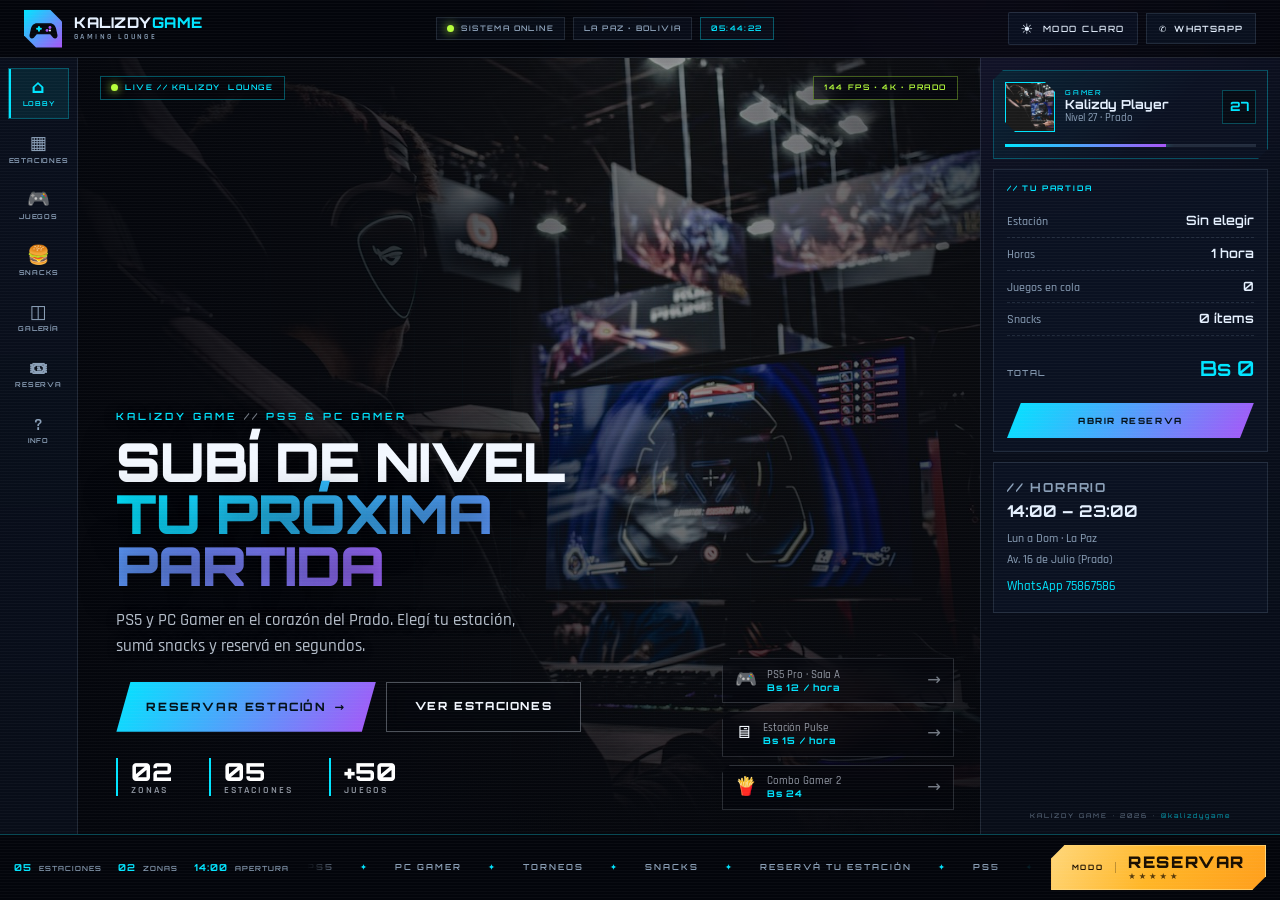
==== fase-ui-pwa/index.html @ f960a69f "Add files via upload" ====
<!DOCTYPE html>
<html lang="es">
<head>
  <meta charset="UTF-8">
  <meta name="viewport" content="width=device-width, initial-scale=1.0">
  <title>Kalizdy Game | PS5 &amp; PC Gamer</title>
  <meta name="description" content="Kalizdy Game: PS5 y PC Gamer en el Prado, La Paz. Reservá tu estación y sumá snacks.">
  <meta property="og:type" content="website">
  <meta property="og:locale" content="es_BO">
  <meta property="og:site_name" content="Kalizdy Game">
  <meta property="og:title" content="Kalizdy Game | PS5 &amp; PC Gamer">
  <meta property="og:description" content="PS5 y PC Gamer en el Prado, La Paz. Elegí tu estación, sumá snacks y reservá en segundos.">
  <meta property="og:image" content="hero.jpg">
  <meta name="twitter:card" content="summary_large_image">
  <meta name="twitter:title" content="Kalizdy Game | PS5 &amp; PC Gamer">
  <meta name="twitter:description" content="PS5 y PC Gamer en el Prado, La Paz. Elegí tu estación, sumá snacks y reservá en segundos.">
  <meta name="twitter:image" content="hero.jpg">
  <meta name="theme-color" content="#04060c">
  <meta name="mobile-web-app-capable" content="yes">
  <meta name="apple-mobile-web-app-capable" content="yes">
  <meta name="apple-mobile-web-app-status-bar-style" content="black-translucent">
  <meta name="apple-mobile-web-app-title" content="Kalizdy Game">
  <meta name="application-name" content="Kalizdy Game">

  <link rel="manifest" href="manifest.json">
  <link rel="icon" type="image/png" sizes="192x192" href="icons/icon-192.png">
  <link rel="apple-touch-icon" href="icons/icon-192.png">

  <link rel="preconnect" href="https://fonts.googleapis.com">
  <link rel="preconnect" href="https://fonts.gstatic.com" crossorigin>
  <link href="https://fonts.googleapis.com/css2?family=Orbitron:wght@500;600;700;800;900&family=Rajdhani:wght@400;500;600;700&display=swap" rel="stylesheet">

  <!-- Estructura: index.html + styles.css + script.js -->
  <link rel="stylesheet" href="styles.css?v=20261127">
  <!-- Capa PWA: instalación, actualizaciones y estado de conexión -->
  <link rel="stylesheet" href="pwa.css?v=20261127">
</head>
<body>

  <div class="lobby">

    <!-- ================= TOP BAR ================= -->
    <header class="lobby-top">
      <a class="brand lobby-brand" href="#" id="brandHome" aria-label="KalizdyGame Gaming Lounge — Ir al lobby">
        <span class="brand__mark" aria-hidden="true">
          <svg viewBox="0 0 48 48" width="48" height="48" role="img">
            <path d="M14 16h20c5 0 8.6 3.8 9.6 8.7l2 9.4c.9 4.2-3.4 7.2-6.6 4.2L34.4 33H13.6L9 38.3c-3.2 3-7.5 0-6.6-4.2l2-9.4C5.4 19.8 9 16 14 16Z" fill="#05070d"/>
            <rect x="12.5" y="23" width="9" height="3" rx="1.5" fill="#00e5ff"/>
            <rect x="15.5" y="20" width="3" height="9" rx="1.5" fill="#00e5ff"/>
            <circle cx="34" cy="22.5" r="2.2" fill="#a855f7"/>
            <circle cx="29.5" cy="27" r="2.2" fill="#a855f7"/>
            <circle cx="34" cy="27" r="1.6" fill="#e6f1ff"/>
          </svg>
        </span>
        <span class="brand__text">Kalizdy<span>Game</span> <small>Gaming Lounge</small></span>
      </a>

      <div class="lobby-top__status">
        <span class="top-chip"><i class="status-dot" aria-hidden="true"></i> SISTEMA ONLINE</span>
        <span class="top-chip top-chip--soft">LA PAZ · BOLIVIA</span>
        <span class="top-chip top-chip--clock" id="reloj">--:--:--</span>
      </div>

      <div class="lobby-top__actions">
        <button type="button" class="lobby-install" id="pwaInstalar" aria-label="Instalar app en este dispositivo" hidden>
          <span class="lobby-install__icon" aria-hidden="true">⤓</span>
          <span class="lobby-install__text">Instalar app</span>
        </button>
        <button type="button" class="theme-toggle lobby-theme" id="themeToggle" aria-label="Cambiar a modo claro" aria-pressed="false">
          <span class="theme-toggle__icon" aria-hidden="true">☀</span>
          <span class="theme-toggle__label">Modo claro</span>
        </button>
        <a class="lobby-wa" href="https://wa.me/59175867586" target="_blank" rel="noopener" aria-label="WhatsApp 75867586">
          <span aria-hidden="true">✆</span>
          <span class="lobby-wa__text">WhatsApp</span>
        </a>
      </div>
    </header>

    <!-- ================= RAIL IZQUIERDO ================= -->
    <nav class="lobby-rail" aria-label="Menú principal del lobby">
      <button type="button" class="rail-btn is-active" data-panel="inicio" aria-pressed="true">
        <span class="rail-btn__icon" aria-hidden="true">⌂</span>
        <span class="rail-btn__label">Lobby</span>
      </button>

      <button type="button" class="rail-btn" data-panel="estaciones" aria-pressed="false">
        <span class="rail-btn__icon" aria-hidden="true">▦</span>
        <span class="rail-btn__label">Estaciones</span>
      </button>

      <button type="button" class="rail-btn" data-panel="juegos" aria-pressed="false">
        <span class="rail-btn__icon" aria-hidden="true">🎮</span>
        <span class="rail-btn__label">Juegos</span>
        <span class="rail-btn__badge" id="railJuegoCount">0</span>
      </button>

      <button type="button" class="rail-btn" data-panel="snacks" aria-pressed="false">
        <span class="rail-btn__icon" aria-hidden="true">🍔</span>
        <span class="rail-btn__label">Snacks</span>
        <span class="rail-btn__badge" id="railSnackCount">0</span>
      </button>

      <button type="button" class="rail-btn" data-panel="galeria" aria-pressed="false">
        <span class="rail-btn__icon" aria-hidden="true">◫</span>
        <span class="rail-btn__label">Galería</span>
      </button>

      <button type="button" class="rail-btn" data-panel="reserva" aria-pressed="false">
        <span class="rail-btn__icon" aria-hidden="true">🎟</span>
        <span class="rail-btn__label">Reserva</span>
      </button>

      <button type="button" class="rail-btn" data-panel="info" aria-pressed="false">
        <span class="rail-btn__icon" aria-hidden="true">?</span>
        <span class="rail-btn__label">Info</span>
      </button>
    </nav>

    <!-- ================= ESCENARIO CENTRAL ================= -->
    <main class="lobby-stage" id="inicio">
      <div class="stage-bg" aria-hidden="true">
        <img src="hero.jpg" alt="">
        <span class="stage-bg__grid"></span>
      </div>

      <span class="stage-hud stage-hud--tl"><i class="status-dot"></i> LIVE // KALIZDY<span class="hud-extra"> LOUNGE</span></span>
      <span class="stage-hud stage-hud--tr">144 FPS · 4K · PRADO</span>

      <div class="stage-content">
        <p class="eyebrow">Kalizdy Game <span>//</span> PS5 &amp; PC Gamer</p>
        <h1>Subí de nivel<br><span class="grad">tu próxima partida</span></h1>
        <p class="stage-lead">
          PS5 y PC Gamer en el corazón del Prado. Elegí tu estación,
          sumá snacks y reservá en segundos.
        </p>

        <div class="stage-actions">
          <button type="button" class="btn btn--lg" data-open-panel="reserva">
            Reservar estación <span aria-hidden="true">→</span>
          </button>
          <button type="button" class="btn btn--ghost" data-open-panel="estaciones">
            Ver estaciones
          </button>
        </div>

        <ul class="stage-stats">
          <li><strong>02</strong><span>Zonas</span></li>
          <li><strong>05</strong><span>Estaciones</span></li>
          <li><strong>+50</strong><span>Juegos</span></li>
        </ul>
      </div>

      <!-- Accesos rápidos flotantes -->
      <div class="stage-quick" aria-label="Accesos rápidos">
        <button type="button" class="stage-quick__card" data-open-panel="estaciones">
          <span class="stage-quick__icon" aria-hidden="true">🎮</span>
          <span class="stage-quick__body">
            <small>PS5 Pro · Sala A</small>
            <strong>Bs 12 / hora</strong>
          </span>
          <span class="stage-quick__go" aria-hidden="true">→</span>
        </button>

        <button type="button" class="stage-quick__card" data-open-panel="estaciones">
          <span class="stage-quick__icon" aria-hidden="true">🖥</span>
          <span class="stage-quick__body">
            <small>Estación Pulse</small>
            <strong>Bs 15 / hora</strong>
          </span>
          <span class="stage-quick__go" aria-hidden="true">→</span>
        </button>

        <button type="button" class="stage-quick__card" data-open-panel="snacks">
          <span class="stage-quick__icon" aria-hidden="true">🍟</span>
          <span class="stage-quick__body">
            <small>Combo Gamer 2</small>
            <strong>Bs 24</strong>
          </span>
          <span class="stage-quick__go" aria-hidden="true">→</span>
        </button>
      </div>
    </main>

    <!-- ================= PANEL LATERAL DERECHO ================= -->
    <aside class="lobby-side" aria-label="Tu partida y datos del local">
      <section class="side-player">
        <div class="side-player__ava">
          <img src="hero.jpg" alt="">
        </div>
        <div class="side-player__meta">
          <small>GAMER</small>
          <strong>Kalizdy Player</strong>
          <span>Nivel 27 · Prado</span>
        </div>
        <span class="side-player__lvl" aria-hidden="true">27</span>
        <div class="side-player__xp" aria-hidden="true"><span style="width: 64%"></span></div>
      </section>

      <section class="side-block">
        <p class="side-block__title">// Tu partida</p>
        <ul class="side-order">
          <li><span>Estación</span><strong id="sideEstacion">Sin elegir</strong></li>
          <li><span>Horas</span><strong id="sideHoras">1 hora</strong></li>
          <li><span>Juegos en cola</span><strong id="sideJuegos">0</strong></li>
          <li><span>Snacks</span><strong id="sideSnacks">0 ítems</strong></li>
          <li class="side-order__total"><span>Total</span><strong id="sideTotal">Bs 0</strong></li>
        </ul>
        <button type="button" class="btn btn--block side-block__cta" data-open-panel="reserva">
          Abrir reserva
        </button>
      </section>

      <section class="side-block side-block--hours">
        <p class="side-block__title">// Horario</p>
        <strong class="side-hours">14:00 – 23:00</strong>
        <p>Lun a Dom · La Paz</p>
        <p>Av. 16 de Julio (Prado)</p>
        <a href="https://wa.me/59175867586" target="_blank" rel="noopener">WhatsApp 75867586</a>
      </section>

      <p class="side-footer">KALIZDY GAME · 2026 · <a href="https://www.instagram.com/kalizdygame/" target="_blank" rel="noopener">@kalizdygame</a></p>
    </aside>

    <!-- ================= BARRA INFERIOR ================= -->
    <footer class="lobby-bottom">
      <div class="bottom-meta">
        <span><b>05</b> Estaciones</span>
        <span><b>02</b> Zonas</span>
        <span><b>14:00</b> Apertura</span>
      </div>

      <div class="bottom-ticker" aria-hidden="true">
        <div class="bottom-ticker__track">
          <span>PS5</span><i>✦</i><span>PC GAMER</span><i>✦</i><span>TORNEOS</span><i>✦</i><span>SNACKS</span><i>✦</i><span>RESERVÁ TU ESTACIÓN</span><i>✦</i>
          <span>PS5</span><i>✦</i><span>PC GAMER</span><i>✦</i><span>TORNEOS</span><i>✦</i><span>SNACKS</span><i>✦</i><span>RESERVÁ TU ESTACIÓN</span><i>✦</i>
        </div>
      </div>

      <button type="button" class="bottom-cta" data-open-panel="reserva">
        <span class="bottom-cta__side">Modo</span>
        <span class="bottom-cta__body">
          <span class="bottom-cta__main">Reservar</span>
          <span class="bottom-cta__stars" aria-hidden="true">★★★★★</span>
        </span>
      </button>
    </footer>

  </div>

  <!-- ================= CAPA DE PANELES ================= -->
  <div class="panel-layer" id="panelLayer" aria-hidden="true">
    <div class="panel-layer__backdrop" data-close-panel aria-hidden="true"></div>

    <!-- ---------- PANEL ESTACIONES ---------- -->
    <section class="panel panel--estaciones" id="panel-estaciones" role="dialog" aria-modal="true" aria-labelledby="panelEstacionesTitle" aria-hidden="true">
      <header class="panel__head">
        <div>
          <p class="eyebrow">01 <span>//</span> Selector</p>
          <h2 id="panelEstacionesTitle">Elegí tu <span class="grad">zona</span></h2>
        </div>
        <div class="panel__head-actions">
          <button type="button" class="panel__close" data-close-panel aria-label="Cerrar panel">×</button>
        </div>
      </header>

      <div class="panel__body">
        <div id="consolas">
          <div class="panel-toolbar">
            <div class="console-tabs" role="group" aria-label="Filtrar por tipo de consola">
              <button type="button" class="btn-console is-active" data-cat="all" aria-pressed="true">Todo</button>
              <button type="button" class="btn-console" data-cat="ps5" aria-pressed="false">PS5</button>
              <button type="button" class="btn-console" data-cat="pc" aria-pressed="false">PC Gamer</button>
            </div>

            <div class="zona-badge">
              <span class="zona-badge__icon" id="zonaIcon">🎲</span>
              <span class="zona-badge__text">
                <small>Zona seleccionada</small>
                <strong id="zonaLabel">Todas las estaciones</strong>
              </span>
            </div>
          </div>

          <div class="equipos-grid" id="equiposGrid">

            <article class="equipo-card" data-cat="ps5">
              <div class="equipo-card__media">
                <img src="ps5.jpg" alt="Jugadores con controles de PS5 frente a la pantalla" loading="lazy" decoding="async" width="480" height="270">
                <span class="equipo-card__tag tag--ps5">PS5</span>
                <span class="equipo-card__lvl">LVL 01</span>
              </div>
              <div class="equipo-card__body">
                <h3>PS5 Pro · Sala A</h3>
                <p>4K a 120 Hz, dos controles DualSense y sofá para dos jugadores.</p>
                <div class="equipo-card__foot">
                  <span class="precio"><span class="precio__cur">Bs</span> 12 <small>/ hora</small></span>
                </div>
                <div class="equipo-card__acciones">
                  <button type="button" class="btn-detalles" aria-expanded="false">Ficha <span class="btn-detalles__sign">+</span></button>
                  <button type="button" class="btn-alquilar" data-estacion="PS5 Pro · Sala A" data-precio="12">Alquilar hora</button>
                </div>
                <div class="equipo-detalles">
                  <div class="spec-grid">
                    <div class="spec"><span>Resolución</span><strong>4K · 120 Hz</strong></div>
                    <div class="spec"><span>Controles</span><strong>2 DualSense</strong></div>
                    <div class="spec"><span>Pantalla</span><strong>55" LED</strong></div>
                    <div class="spec"><span>Incluye</span><strong>1 juego a elección</strong></div>
                  </div>
                  <p class="equipo-detalles__nota">Ideal para FIFA, Spider-Man y juegos de historia.</p>
                </div>
              </div>
            </article>

            <article class="equipo-card" data-cat="ps5">
              <div class="equipo-card__media">
                <img src="ps5-setup.jpg" alt="Consola PS5 y monitor con Warzone" loading="lazy" decoding="async" width="480" height="270">
                <span class="equipo-card__tag tag--ps5">PS5</span>
                <span class="equipo-card__lvl">LVL 02</span>
              </div>
              <div class="equipo-card__body">
                <h3>PS5 Slim · Sala B</h3>
                <p>Setup compacto para partidas rápidas con amigos.</p>
                <div class="equipo-card__foot">
                  <span class="precio"><span class="precio__cur">Bs</span> 10 <small>/ hora</small></span>
                </div>
                <div class="equipo-card__acciones">
                  <button type="button" class="btn-detalles" aria-expanded="false">Ficha <span class="btn-detalles__sign">+</span></button>
                  <button type="button" class="btn-alquilar" data-estacion="PS5 Slim · Sala B" data-precio="10">Alquilar hora</button>
                </div>
                <div class="equipo-detalles">
                  <div class="spec-grid">
                    <div class="spec"><span>Resolución</span><strong>4K · 60 Hz</strong></div>
                    <div class="spec"><span>Controles</span><strong>2 DualSense</strong></div>
                    <div class="spec"><span>Pantalla</span><strong>43" LED</strong></div>
                    <div class="spec"><span>Incluye</span><strong>2 juegos de fiesta</strong></div>
                  </div>
                  <p class="equipo-detalles__nota">Perfecta para torneos de EA FC y Mortal Kombat.</p>
                </div>
              </div>
            </article>

            <article class="equipo-card" data-cat="pc">
              <div class="equipo-card__media">
                <img src="pc.jpg" alt="Setup de PC Gamer con dos monitores y RGB" loading="lazy" decoding="async" width="480" height="270">
                <span class="equipo-card__tag tag--pc">PC Gamer</span>
                <span class="equipo-card__lvl">LVL 03</span>
              </div>
              <div class="equipo-card__body">
                <h3>Estación Nova</h3>
                <p>La entrada perfecta al competitivo: fluido y listo para ranked.</p>
                <div class="equipo-card__foot">
                  <span class="precio"><span class="precio__cur">Bs</span> 8 <small>/ hora</small></span>
                </div>
                <div class="equipo-card__acciones">
                  <button type="button" class="btn-detalles" aria-expanded="false">Ficha <span class="btn-detalles__sign">+</span></button>
                  <button type="button" class="btn-alquilar" data-estacion="Estación Nova" data-precio="8">Alquilar hora</button>
                </div>
                <div class="equipo-detalles">
                  <div class="spec-grid">
                    <div class="spec"><span>Procesador</span><strong>Intel i5-13400F</strong></div>
                    <div class="spec"><span>Gráfica</span><strong>RTX 4060 8 GB</strong></div>
                    <div class="spec"><span>Memoria</span><strong>16 GB DDR5</strong></div>
                    <div class="spec"><span>Monitor</span><strong>24" · 165 Hz</strong></div>
                  </div>
                  <p class="equipo-detalles__nota">Incluye teclado mecánico, mouse 8K y headset.</p>
                </div>
              </div>
            </article>

            <article class="equipo-card" data-cat="pc">
              <div class="equipo-card__media">
                <img src="torneos.jpg" alt="Jugadores compitiendo en PCs en red" loading="lazy" decoding="async" width="480" height="270">
                <span class="equipo-card__tag tag--pc">PC Gamer</span>
                <span class="equipo-card__lvl">LVL 04</span>
              </div>
              <div class="equipo-card__body">
                <h3>Estación Titan</h3>
                <p>Potencia extra para shooters y battle royale sin perder fluidez.</p>
                <div class="equipo-card__foot">
                  <span class="precio"><span class="precio__cur">Bs</span> 12 <small>/ hora</small></span>
                </div>
                <div class="equipo-card__acciones">
                  <button type="button" class="btn-detalles" aria-expanded="false">Ficha <span class="btn-detalles__sign">+</span></button>
                  <button type="button" class="btn-alquilar" data-estacion="Estación Titan" data-precio="12">Alquilar hora</button>
                </div>
                <div class="equipo-detalles">
                  <div class="spec-grid">
                    <div class="spec"><span>Procesador</span><strong>Intel i7-13700F</strong></div>
                    <div class="spec"><span>Gráfica</span><strong>RTX 4070 12 GB</strong></div>
                    <div class="spec"><span>Memoria</span><strong>32 GB DDR5</strong></div>
                    <div class="spec"><span>Monitor</span><strong>27" · 240 Hz</strong></div>
                  </div>
                  <p class="equipo-detalles__nota">Incluye teclado mecánico, mouse 8K y headset.</p>
                </div>
              </div>
            </article>

            <article class="equipo-card" data-cat="pc">
              <div class="equipo-card__media">
                <img src="hero.jpg" alt="Gamer con headset en una PC de alto rendimiento" loading="lazy" decoding="async" width="480" height="270">
                <span class="equipo-card__tag tag--pc">PC Gamer</span>
                <span class="equipo-card__lvl">LVL 05</span>
              </div>
              <div class="equipo-card__body">
                <h3>Estación Pulse</h3>
                <p>El setup de los que no aceptan ni un frame de lag.</p>
                <div class="equipo-card__foot">
                  <span class="precio"><span class="precio__cur">Bs</span> 15 <small>/ hora</small></span>
                </div>
                <div class="equipo-card__acciones">
                  <button type="button" class="btn-detalles" aria-expanded="false">Ficha <span class="btn-detalles__sign">+</span></button>
                  <button type="button" class="btn-alquilar" data-estacion="Estación Pulse" data-precio="15">Alquilar hora</button>
                </div>
                <div class="equipo-detalles">
                  <div class="spec-grid">
                    <div class="spec"><span>Procesador</span><strong>Intel i9-14900F</strong></div>
                    <div class="spec"><span>Gráfica</span><strong>RTX 4080 16 GB</strong></div>
                    <div class="spec"><span>Memoria</span><strong>32 GB DDR5</strong></div>
                    <div class="spec"><span>Monitor</span><strong>27" · 360 Hz</strong></div>
                  </div>
                  <p class="equipo-detalles__nota">Incluye teclado óptico, mouse 8K y headset premium.</p>
                </div>
              </div>
            </article>

          </div>
        </div>
      </div>
    </section>

    <!-- ---------- PANEL JUEGOS ---------- -->
    <section class="panel panel--juegos" id="panel-juegos" role="dialog" aria-modal="true" aria-labelledby="panelJuegosTitle" aria-hidden="true">
      <header class="panel__head">
        <div>
          <p class="eyebrow">02 <span>//</span> Catálogo</p>
          <h2 id="panelJuegosTitle">Elegí tu <span class="grad">juego</span></h2>
        </div>
        <div class="panel__head-actions">
          <div class="cola-meta" aria-live="polite">
            <span class="cola-meta__icon" aria-hidden="true">🕹</span>
            <span><strong id="colaCount">0</strong> en cola</span>
          </div>
          <button type="button" class="panel__close" data-close-panel aria-label="Cerrar panel">×</button>
        </div>
      </header>

      <div class="panel__body">
        <div class="juegos-layout">
          <div class="juegos-main">
            <div class="panel-toolbar juegos-toolbar">
              <div class="console-tabs" id="filtrosJuegos" role="group" aria-label="Filtrar catálogo por plataforma">
                <button type="button" class="btn-console is-active" data-cat="all" aria-pressed="true">Todo</button>
                <button type="button" class="btn-console" data-cat="ps5" aria-pressed="false">PS5</button>
                <button type="button" class="btn-console" data-cat="pc" aria-pressed="false">PC Gamer</button>
              </div>
              <p class="juegos-count" id="juegosCount" aria-live="polite">Cargando catálogo…</p>
            </div>

            <p class="juegos-estado" id="catalogoEstado" role="status" aria-live="polite">
              <span class="juegos-estado__spinner" aria-hidden="true"></span>
              Cargando catálogo de juegos…
            </p>

            <div class="juegos-grid" id="catalogoJuegos" aria-busy="true"></div>
          </div>

          <aside class="cola-juegos" aria-label="Cola de juegos">
            <p class="cola-juegos__title"><i class="status-dot" aria-hidden="true"></i> Mi cola</p>
            <ul class="cola-juegos__list" id="colaJuegosLista">
              <li class="cola-juegos__empty">Todavía no elegiste juegos.</li>
            </ul>
            <div class="cola-juegos__total">
              <span>En cola</span>
              <strong id="colaTotal">0 juegos</strong>
            </div>
            <button type="button" class="btn btn--block" id="colaReservar" data-open-panel="reserva">Reservar con mi cola</button>
            <button type="button" class="btn btn--ghost btn--block" id="colaVaciar">Vaciar cola</button>
            <p class="cola-juegos__nota">Los juegos están incluidos con tu estación.</p>
          </aside>
        </div>
      </div>
    </section>

    <!-- ---------- PANEL SNACKS ---------- -->
    <section class="panel panel--snacks" id="panel-snacks" role="dialog" aria-modal="true" aria-labelledby="panelSnacksTitle" aria-hidden="true">
      <header class="panel__head">
        <div>
          <p class="eyebrow">03 <span>//</span> Snack Bar</p>
          <h2 id="panelSnacksTitle">Combo <span class="grad">Snacks</span></h2>
        </div>
        <div class="panel__head-actions">
          <div class="snack-summary" aria-live="polite">
            <span class="snack-summary__icon" aria-hidden="true">🛒</span>
            <span class="snack-summary__items"><strong id="snackCount">0</strong> ítems</span>
            <span class="snack-summary__total" id="snackTotal">Bs 0</span>
          </div>
          <button type="button" class="panel__close" data-close-panel aria-label="Cerrar panel">×</button>
        </div>
      </header>

      <div class="panel__body">
        <p class="panel-lead">Sumá bebidas y combos a tu mesa. El total se actualiza al instante.</p>

        <div class="snacks-layout">
          <div class="snacks-grid">

            <article class="snack" data-id="combo-gamer-1" data-price="18">
              <span class="snack__icon" aria-hidden="true">🍔</span>
              <div class="snack__info">
                <h3>Combo Gamer 1</h3>
                <p>Hamburguesa + refresco</p>
              </div>
              <span class="snack__price">Bs 18</span>
              <div class="snack__controls">
                <button type="button" class="qty-btn" data-action="minus" aria-label="Quitar Combo Gamer 1">−</button>
                <span class="qty" data-qty>0</span>
                <button type="button" class="qty-btn qty-btn--plus" data-action="plus" aria-label="Agregar Combo Gamer 1">+</button>
              </div>
            </article>

            <article class="snack" data-id="combo-gamer-2" data-price="24">
              <span class="snack__icon" aria-hidden="true">🍟</span>
              <div class="snack__info">
                <h3>Combo Gamer 2</h3>
                <p>Hamburguesa + papas + refresco</p>
              </div>
              <span class="snack__price">Bs 24</span>
              <div class="snack__controls">
                <button type="button" class="qty-btn" data-action="minus" aria-label="Quitar Combo Gamer 2">−</button>
                <span class="qty" data-qty>0</span>
                <button type="button" class="qty-btn qty-btn--plus" data-action="plus" aria-label="Agregar Combo Gamer 2">+</button>
              </div>
            </article>

            <article class="snack" data-id="combo-gamer-3" data-price="30">
              <span class="snack__icon" aria-hidden="true">🍗</span>
              <div class="snack__info">
                <h3>Combo Gamer 3</h3>
                <p>Alitas + papas + refresco</p>
              </div>
              <span class="snack__price">Bs 30</span>
              <div class="snack__controls">
                <button type="button" class="qty-btn" data-action="minus" aria-label="Quitar Combo Gamer 3">−</button>
                <span class="qty" data-qty>0</span>
                <button type="button" class="qty-btn qty-btn--plus" data-action="plus" aria-label="Agregar Combo Gamer 3">+</button>
              </div>
            </article>

            <article class="snack" data-id="nachos" data-price="12">
              <span class="snack__icon" aria-hidden="true">🧀</span>
              <div class="snack__info">
                <h3>Nachos Kalizdy</h3>
                <p>Queso, jalapeños y guacamole</p>
              </div>
              <span class="snack__price">Bs 12</span>
              <div class="snack__controls">
                <button type="button" class="qty-btn" data-action="minus" aria-label="Quitar Nachos Kalizdy">−</button>
                <span class="qty" data-qty>0</span>
                <button type="button" class="qty-btn qty-btn--plus" data-action="plus" aria-label="Agregar Nachos Kalizdy">+</button>
              </div>
            </article>

            <article class="snack" data-id="refresco" data-price="5">
              <span class="snack__icon" aria-hidden="true">🥤</span>
              <div class="snack__info">
                <h3>Refresco</h3>
                <p>Vaso grande con hielo</p>
              </div>
              <span class="snack__price">Bs 5</span>
              <div class="snack__controls">
                <button type="button" class="qty-btn" data-action="minus" aria-label="Quitar Refresco">−</button>
                <span class="qty" data-qty>0</span>
                <button type="button" class="qty-btn qty-btn--plus" data-action="plus" aria-label="Agregar Refresco">+</button>
              </div>
            </article>

            <article class="snack" data-id="cafe" data-price="3">
              <span class="snack__icon" aria-hidden="true">☕</span>
              <div class="snack__info">
                <h3>Café</h3>
                <p>Caliente o frío, para la madrugada</p>
              </div>
              <span class="snack__price">Bs 3</span>
              <div class="snack__controls">
                <button type="button" class="qty-btn" data-action="minus" aria-label="Quitar Café">−</button>
                <span class="qty" data-qty>0</span>
                <button type="button" class="qty-btn qty-btn--plus" data-action="plus" aria-label="Agregar Café">+</button>
              </div>
            </article>

          </div>

          <aside class="pedido-lateral" aria-live="polite">
            <p class="pedido-lateral__title"><i class="status-dot" aria-hidden="true"></i> Tu pedido</p>
            <ul class="pedido-lateral__list" id="pedidoSnacksLista">
              <li class="pedido-lateral__empty">Todavía no elegiste snacks.</li>
            </ul>
            <div class="pedido-lateral__total">
              <span>Total snacks</span>
              <strong id="pedidoSnacksTotal">Bs 0</strong>
            </div>
            <button type="button" class="btn btn--block" data-open-panel="reserva">Ir a reservar</button>
          </aside>
        </div>

        <p class="snacks-note">El total de snacks se paga al momento de la reserva.</p>
      </div>
    </section>

    <!-- ---------- PANEL GALERÍA ---------- -->
    <section class="panel panel--galeria" id="panel-galeria" role="dialog" aria-modal="true" aria-labelledby="panelGaleriaTitle" aria-hidden="true">
      <header class="panel__head">
        <div>
          <p class="eyebrow">04 <span>//</span> Galería</p>
          <h2 id="panelGaleriaTitle">Conocé <span class="grad">Kalizdy Game</span></h2>
        </div>
        <div class="panel__head-actions">
          <div class="carrusel__meta" aria-live="polite">
            <span id="slideActual">01</span> <i>/</i> <span id="slideTotal">05</span>
          </div>
          <button type="button" class="panel__close" data-close-panel aria-label="Cerrar panel">×</button>
        </div>
      </header>

      <div class="panel__body panel__body--galeria">
        <div class="carrusel" id="carrusel">
          <div class="carrusel__viewport">

            <article class="slide is-active">
              <img src="ps5.jpg" alt="Zona PS5 con dos jugadores y controles DualSense" loading="lazy" decoding="async" width="1200" height="675">
              <span class="slide__scan"></span>
              <div class="slide__caption">
                <span class="slide__index">01</span>
                <h3>Zona PS5</h3>
                <p>Dos controles, pantalla grande y tu FIFA de siempre.</p>
              </div>
            </article>

            <article class="slide">
              <img src="ps5-setup.jpg" alt="Consola PS5 con monitor y Warzone" loading="lazy" decoding="async" width="1200" height="675">
              <span class="slide__scan"></span>
              <div class="slide__caption">
                <span class="slide__index">02</span>
                <h3>Setup PS5</h3>
                <p>Warzone, 4K y sillón para la escuadra completa.</p>
              </div>
            </article>

            <article class="slide">
              <img src="pc.jpg" alt="Setup de PC Gamer con dos monitores y luces RGB" loading="lazy" decoding="async" width="1200" height="675">
              <span class="slide__scan"></span>
              <div class="slide__caption">
                <span class="slide__index">03</span>
                <h3>PC Gamer</h3>
                <p>Monitores de 240 Hz, teclado mecánico y RGB.</p>
              </div>
            </article>

            <article class="slide">
              <img src="torneos.jpg" alt="Jugadores compitiendo en una LAN" loading="lazy" decoding="async" width="1200" height="675">
              <span class="slide__scan"></span>
              <div class="slide__caption">
                <span class="slide__index">04</span>
                <h3>Torneos</h3>
                <p>Noches de LAN y competencia en pleno Prado.</p>
              </div>
            </article>

            <article class="slide">
              <img src="snacks.jpg" alt="Hamburguesas y refrescos del snack bar" loading="lazy" decoding="async" width="1200" height="675">
              <span class="slide__scan"></span>
              <div class="slide__caption">
                <span class="slide__index">05</span>
                <h3>Snack Bar</h3>
                <p>Combos, bebidas y energía para la madrugada.</p>
              </div>
            </article>

          </div>

          <button type="button" class="carrusel__btn carrusel__btn--prev" id="prevSlide" aria-label="Imagen anterior">‹</button>
          <button type="button" class="carrusel__btn carrusel__btn--next" id="nextSlide" aria-label="Imagen siguiente">›</button>

          <div class="carrusel__footer">
            <div class="carrusel__dots" id="carruselDots"></div>
            <div class="carrusel__progress"><span id="carruselProgress"></span></div>
          </div>
        </div>
      </div>
    </section>

    <!-- ---------- PANEL RESERVA ---------- -->
    <section class="panel panel--reserva" id="panel-reserva" role="dialog" aria-modal="true" aria-labelledby="panelReservaTitle" aria-hidden="true">
      <header class="panel__head">
        <div>
          <p class="eyebrow">05 <span>//</span> Reserva</p>
          <h2 id="panelReservaTitle">Asegurá tu <span class="grad">lugar</span></h2>
        </div>
        <div class="panel__head-actions">
          <button type="button" class="panel__close" data-close-panel aria-label="Cerrar panel">×</button>
        </div>
      </header>

      <div class="panel__body">
        <div class="reserva">

          <div class="reserva__info">
            <p class="eyebrow">// Check-in</p>
            <p class="reserva__lead">
              Elegí consola, fecha y hora. Te confirmamos la reserva al instante
              y te esperamos con el setup listo.
            </p>

            <ul class="reserva__list">
              <li><span aria-hidden="true">▸</span> Confirmación inmediata</li>
              <li><span aria-hidden="true">▸</span> Cambios gratis hasta 2 horas antes</li>
              <li><span aria-hidden="true">▸</span> Snacks y bebidas en el local</li>
            </ul>

            <div class="reserva__hours">
              <span>Horario</span>
              <strong>Lun a Dom · 14:00 – 23:00</strong>
            </div>

            <a class="btn btn--ghost reserva__wa" href="https://wa.me/59175867586" target="_blank" rel="noopener">
              WhatsApp 75867586
            </a>
          </div>

          <form class="reserva__form" id="reservaForm" novalidate>
            <div class="form-fields">
            <p class="form-title"><i class="status-dot" aria-hidden="true"></i> Calculadora de reserva</p>

            <div class="field">
              <label for="nombre">Nombre</label>
              <input type="text" id="nombre" name="nombre" placeholder="Tu nombre" autocomplete="name" maxlength="40" required>
              <span class="field-error" data-error-for="nombre"></span>
            </div>

            <div class="field">
              <label for="celular">Celular / WhatsApp</label>
              <input type="tel" id="celular" name="celular" placeholder="Ej. 75867586" inputmode="numeric" pattern="[0-9]*" maxlength="11" autocomplete="tel" required>
              <span class="field-hint">Solo números · 8 dígitos (o 591 + 8 dígitos).</span>
              <span class="field-error" data-error-for="celular"></span>
            </div>

            <div class="field">
              <label for="estacion">Estación</label>
              <select id="estacion" name="estacion" required>
                <option value="">Elegí una estación</option>
                <optgroup label="PS5">
                  <option value="PS5 Pro · Sala A">PS5 Pro · Sala A</option>
                  <option value="PS5 Slim · Sala B">PS5 Slim · Sala B</option>
                </optgroup>
                <optgroup label="PC Gamer">
                  <option value="Estación Nova">Estación Nova</option>
                  <option value="Estación Titan">Estación Titan</option>
                  <option value="Estación Pulse">Estación Pulse</option>
                </optgroup>
              </select>
              <span class="field-error" data-error-for="estacion"></span>
            </div>

            <div class="field">
              <label for="horas">Horas de reserva</label>
              <div class="horas-control">
                <button type="button" class="horas-btn" id="horasMenos" aria-label="Quitar una hora">−</button>
                <input type="number" id="horas" name="horas" min="1" max="6" step="1" value="1" required>
                <button type="button" class="horas-btn" id="horasMas" aria-label="Agregar una hora">+</button>
                <span class="horas-precio" id="precioHoraVista">Bs 0 / hora</span>
              </div>
              <span class="field-error" data-error-for="horas"></span>
            </div>

            <div class="field-row">
              <div class="field">
                <label for="fecha">Fecha</label>
                <input type="date" id="fecha" name="fecha" required>
                <span class="field-error" data-error-for="fecha"></span>
              </div>
              <div class="field">
                <label for="hora">Hora</label>
                <select id="hora" name="hora" required>
                  <option value="">Elegí</option>
                  <option value="14:00">14:00</option>
                  <option value="15:00">15:00</option>
                  <option value="16:00">16:00</option>
                  <option value="17:00">17:00</option>
                  <option value="18:00">18:00</option>
                  <option value="19:00">19:00</option>
                  <option value="20:00">20:00</option>
                  <option value="21:00">21:00</option>
                  <option value="22:00">22:00</option>
                </select>
                <span class="field-error" data-error-for="hora"></span>
              </div>
            </div>

            <div class="field">
              <label for="personas">Personas</label>
              <select id="personas" name="personas">
                <option value="1">1 persona</option>
                <option value="2">2 personas</option>
                <option value="3">3 personas</option>
                <option value="4">4 personas</option>
                <option value="5">5 personas</option>
                <option value="6">6 personas</option>
              </select>
              <span class="field-error" data-error-for="personas"></span>
            </div>
            </div>

            <div class="pedido" id="pedidoReserva">
              <p class="pedido__title"><i class="status-dot" aria-hidden="true"></i> Resumen de pedido</p>

              <ul class="pedido__list">
                <li><span>Estación</span><strong id="resumenEstacion">—</strong></li>
                <li><span>Fecha</span><strong id="resumenFecha">—</strong></li>
                <li><span>Hora</span><strong id="resumenHora">—</strong></li>
                <li><span>Personas</span><strong id="resumenPersonas">—</strong></li>
                <li><span>Horas</span><strong id="resumenHoras">—</strong></li>
                <li><span>Precio / hora</span><strong id="resumenPrecio">Bs 0</strong></li>
                <li><span>Subtotal estación</span><strong id="resumenSubtotalEstacion">Bs 0</strong></li>
              </ul>

              <div class="pedido__snacks">
                <p class="pedido__subtitle">Snacks</p>
                <ul id="resumenSnacksLista">
                  <li class="pedido__empty">Sin snacks seleccionados.</li>
                </ul>
                <div class="pedido__line">
                  <span>Total snacks</span>
                  <strong id="resumenTotalSnacks">Bs 0</strong>
                </div>
              </div>

              <div class="pedido__total">
                <span>Total a pagar</span>
                <strong id="resumenTotalGeneral">Bs 0</strong>
              </div>

              <div class="reserva__actions">
                <button type="submit" class="btn btn--block" id="btnConfirmarReserva">Confirmar reserva</button>
                <button type="reset" class="btn btn--ghost" id="reservaReset">Limpiar</button>
              </div>
            </div>

            <p class="form-error" id="formError" role="alert"></p>
          </form>

        </div>
      </div>
    </section>

    <!-- ---------- PANEL INFO ---------- -->
    <section class="panel panel--info" id="panel-info" role="dialog" aria-modal="true" aria-labelledby="panelInfoTitle" aria-hidden="true">
      <header class="panel__head">
        <div>
          <p class="eyebrow">06 <span>//</span> Info</p>
          <h2 id="panelInfoTitle">Todo sobre <span class="grad">Kalizdy</span></h2>
        </div>
        <div class="panel__head-actions">
          <button type="button" class="panel__close" data-close-panel aria-label="Cerrar panel">×</button>
        </div>
      </header>

      <div class="panel__body">
        <div class="info-layout">
          <div class="info-main">
            <div class="info-cards">
              <article class="info-card">
                <span>01</span>
                <h3>Horario</h3>
                <p>Lun a Dom<br>14:00 – 23:00</p>
              </article>

              <article class="info-card">
                <span>02</span>
                <h3>Ubicación</h3>
                <p>Av. 16 de Julio (Prado)<br>La Paz, Bolivia</p>
              </article>

              <article class="info-card">
                <span>03</span>
                <h3>Contacto</h3>
                <p>
                  <a href="https://wa.me/59175867586" target="_blank" rel="noopener">WhatsApp 75867586</a><br>
                  <a href="https://www.instagram.com/kalizdygame/" target="_blank" rel="noopener">Instagram @kalizdygame</a>
                </p>
              </article>
            </div>

            <div class="social-links" aria-label="Redes sociales de Kalizdy Game">
              <a class="social-link" href="https://www.instagram.com/kalizdygame/" target="_blank" rel="noopener">
                <span class="social-link__icon" aria-hidden="true">◎</span>
                <span class="social-link__body">
                  <small>Instagram</small>
                  <strong>@kalizdygame</strong>
                </span>
                <span class="social-link__go" aria-hidden="true">→</span>
              </a>

              <a class="social-link" href="https://wa.me/59175867586" target="_blank" rel="noopener">
                <span class="social-link__icon" aria-hidden="true">✆</span>
                <span class="social-link__body">
                  <small>WhatsApp</small>
                  <strong>75867586</strong>
                </span>
                <span class="social-link__go" aria-hidden="true">→</span>
              </a>
            </div>

            <div class="faq">
              <h3 class="faq__title">Preguntas frecuentes</h3>

              <div class="faq-item">
                <button type="button" class="faq-q" aria-expanded="false">
                  ¿Necesito reservar antes de ir?
                  <span class="faq-q__sign" aria-hidden="true">+</span>
                </button>
                <div class="faq-a">
                  <p>No es obligatorio, pero reservar asegura tu estación y evita esperas, sobre todo los fines de semana.</p>
                </div>
              </div>

              <div class="faq-item">
                <button type="button" class="faq-q" aria-expanded="false">
                  ¿Cómo se calcula el precio?
                  <span class="faq-q__sign" aria-hidden="true">+</span>
                </button>
                <div class="faq-a">
                  <p>El total es la tarifa por hora de la estación multiplicada por las horas reservadas, más los snacks que agregues.</p>
                </div>
              </div>

              <div class="faq-item">
                <button type="button" class="faq-q" aria-expanded="false">
                  ¿Puedo cambiar o cancelar mi reserva?
                  <span class="faq-q__sign" aria-hidden="true">+</span>
                </button>
                <div class="faq-a">
                  <p>Sí, podés cambiarla o cancelarla sin costo hasta 2 horas antes del horario reservado.</p>
                </div>
              </div>

              <div class="faq-item">
                <button type="button" class="faq-q" aria-expanded="false">
                  ¿Cuántas personas pueden jugar?
                  <span class="faq-q__sign" aria-hidden="true">+</span>
                </button>
                <div class="faq-a">
                  <p>Cada estación admite hasta 6 personas. Las salas PS5 incluyen dos controles DualSense.</p>
                </div>
              </div>
            </div>
          </div>

          <aside class="info-aside">
            <p class="side-block__title">// Cómo funciona</p>

            <ol class="info-steps">
              <li><b>01</b><span>Elegí estación y horas en la calculadora.</span></li>
              <li><b>02</b><span>Sumá combos y snacks a tu pedido.</span></li>
              <li><b>03</b><span>Confirmá y enviá la reserva por WhatsApp.</span></li>
            </ol>

            <button type="button" class="btn btn--block" data-open-panel="reserva">Ir a reservar</button>
          </aside>
        </div>
      </div>
    </section>
  </div>

  <!-- ================= MODAL DE CONFIRMACIÓN ================= -->
  <div class="modal" id="modalReserva" role="dialog" aria-modal="true" aria-labelledby="modalTitulo" aria-hidden="true">
    <div class="modal__backdrop" id="modalBackdrop"></div>

    <div class="modal__dialog">
      <button type="button" class="modal__close" id="modalCerrar" aria-label="Cerrar">×</button>

      <div class="modal__vista" id="modalConfirmacion">
        <p class="eyebrow">// Confirmación</p>
        <h3 id="modalTitulo">Revisá tu reserva</h3>
        <p class="modal__lead">Verificá el detalle antes de enviarla.</p>

        <div class="modal__timer" id="modalTimerBox">
          <span>Tiempo restante</span>
          <strong id="modalTimer">00:30</strong>
        </div>
        <div class="modal__progress"><span id="modalProgress"></span></div>

        <ul class="modal__list">
          <li><span>Estación</span><strong id="modalEstacion">—</strong></li>
          <li><span>Fecha</span><strong id="modalFecha">—</strong></li>
          <li><span>Hora</span><strong id="modalHora">—</strong></li>
          <li><span>Personas</span><strong id="modalPersonas">—</strong></li>
          <li><span>Horas</span><strong id="modalHoras">—</strong></li>
          <li><span>Precio / hora</span><strong id="modalPrecio">—</strong></li>
          <li><span>Subtotal estación</span><strong id="modalSubtotal">—</strong></li>
          <li><span>Total snacks</span><strong id="modalTotalSnacks">—</strong></li>
        </ul>

        <ul class="modal__snacks" id="modalSnacksLista"></ul>

        <div class="modal__total">
          <span>Total</span>
          <strong id="modalTotal">—</strong>
        </div>

        <div class="modal__actions">
          <button type="button" class="btn btn--ghost" id="modalCancelar">Cancelar</button>
          <button type="button" class="btn" id="modalConfirmar">Enviar reserva</button>
        </div>
      </div>

      <section class="modal__vista modal__enviado" id="modalEnviado" aria-live="polite" hidden>
        <p class="eyebrow">// Simulación</p>
        <div class="modal__check" aria-hidden="true">✓</div>
        <h3 id="modalEnvioTitulo" tabindex="-1">Reserva enviada</h3>
        <p class="modal__lead">
          Listo, <strong id="envioNombre">—</strong>. Tu reserva quedó registrada.
        </p>

        <p class="modal__estado">
          <i class="status-dot" aria-hidden="true"></i>
          <span id="envioEstado">Enviado ahora</span>
        </p>

        <div class="modal__code">
          <span>Código de reserva</span>
          <strong id="envioCodigo">—</strong>
        </div>

        <ul class="modal__list">
          <li><span>Estación</span><strong id="envioEstacion">—</strong></li>
          <li><span>Fecha</span><strong id="envioFecha">—</strong></li>
          <li><span>Hora</span><strong id="envioHora">—</strong></li>
          <li><span>Personas</span><strong id="envioPersonas">—</strong></li>
          <li><span>Horas</span><strong id="envioHoras">—</strong></li>
          <li><span>Snacks</span><strong id="envioSnacks">—</strong></li>
          <li class="modal__list-total"><span>Total</span><strong id="envioTotal">—</strong></li>
        </ul>

        <div class="modal__actions">
          <button type="button" class="btn btn--ghost" id="envioNueva">Nueva reserva</button>
          <button type="button" class="btn" id="envioCerrar">Listo</button>
        </div>

        <p class="modal__nota">
          Simulación local: la reserva se muestra como enviada, pero no se envió
          a ningún servidor ni se realizó un cobro real.
        </p>
      </section>
    </div>
  </div>

  <!-- ================= ESTADO PWA (OFFLINE / ACTUALIZACIÓN) ================= -->
  <div class="pwa-banner pwa-banner--offline" id="pwaOffline" role="status" aria-live="polite" hidden>
    <span class="pwa-banner__dot" aria-hidden="true"></span>
    <p class="pwa-banner__text">
      <strong>Sin conexión</strong>
      Seguís navegando con el catálogo guardado.
    </p>
  </div>

  <div class="pwa-banner pwa-banner--update" id="pwaUpdate" role="status" aria-live="polite" hidden>
    <p class="pwa-banner__text">
      <strong>Nueva versión disponible</strong>
      Actualizá para ver los últimos cambios.
    </p>
    <div class="pwa-banner__actions">
      <button type="button" class="pwa-banner__btn" id="pwaActualizar">Actualizar</button>
      <button type="button" class="pwa-banner__close" id="pwaCerrarUpdate" aria-label="Ocultar aviso de actualización">×</button>
    </div>
  </div>

  <!-- ================= TOAST ================= -->
  <div class="toast" id="toast" role="status" aria-live="polite"></div>

  <script src="vendor/jquery-3.7.1.min.js"></script>
  <script src="script.js?v=20261127"></script>
  <!-- Hidratación de estado: tema, snacks, cola y borrador de reserva -->
  <script src="hidratacion.js?v=20261127"></script>
  <!-- Capa PWA: service worker, instalación y atajos -->
  <script src="pwa.js?v=20261127"></script>
</body>
</html>
---- fase-ui-pwa/styles.css ----
/* =========================================================
   KALIZDY GAME — PS5 & PC GAMER
   Diseño Web II · UPDS 2026
   Estética HUD / esports
   ========================================================= */

/* ---------- Variables ---------- */
:root {
  --bg: #04060c;
  --bg-2: #080d18;
  --panel: #0a1120;
  --panel-2: #0d1628;
  --input-bg: #060b14;
  --surface: rgba(11, 18, 34, 0.86);
  --surface-2: rgba(18, 29, 50, 0.86);
  --text: #e6f1ff;
  --muted: #8ba0b8;
  --accent: #00e5ff;
  --accent-2: #a855f7;
  --accent-3: #ff2e63;
  --lime: #b6ff3b;
  --accent-contrast: #031018;
  --border: rgba(0, 229, 255, 0.28);
  --border-soft: rgba(139, 160, 184, 0.18);
  --header-bg: rgba(4, 6, 12, 0.86);
  --topbar-bg: rgba(0, 0, 0, 0.45);
  --glow: rgba(0, 229, 255, 0.28);
  --glow-2: rgba(168, 85, 247, 0.25);
  --shadow: 0 30px 80px rgba(0, 0, 0, 0.6);
  --scan-opacity: 0.055;
  --scan-color: 255, 255, 255;
  --radius: 2px;
  --font-title: "Orbitron", system-ui, sans-serif;
  --font-body: "Rajdhani", system-ui, sans-serif;
  color-scheme: dark;
}

body.theme-light {
  --bg: #e8eef7;
  --bg-2: #f5f9ff;
  --panel: #ffffff;
  --panel-2: #eef4fc;
  --input-bg: #ffffff;
  --surface: rgba(255, 255, 255, 0.88);
  --surface-2: rgba(226, 235, 247, 0.9);
  --text: #07101f;
  --muted: #52657e;
  --accent: #007e9e;
  --accent-2: #6d28d9;
  --accent-3: #cf1f4b;
  --lime: #3f6b06;
  --accent-contrast: #ffffff;
  --border: rgba(0, 126, 158, 0.32);
  --border-soft: rgba(7, 16, 31, 0.15);
  --header-bg: rgba(232, 238, 247, 0.9);
  --topbar-bg: rgba(255, 255, 255, 0.55);
  --glow: rgba(0, 126, 158, 0.18);
  --glow-2: rgba(109, 40, 217, 0.15);
  --shadow: 0 26px 70px rgba(7, 16, 31, 0.14);
  --scan-opacity: 0.025;
  --scan-color: 0, 0, 0;
  color-scheme: light;
}

/* ---------- Base ---------- */
* { box-sizing: border-box; }

html {
  scroll-behavior: smooth;
  scrollbar-color: var(--accent) var(--bg);
}

body {
  margin: 0;
  min-height: 100vh;
  min-height: 100dvh;
  font-family: var(--font-body);
  font-size: 1.02rem;
  font-weight: 500;
  color: var(--text);
  background:
    radial-gradient(900px 600px at 85% -10%, var(--glow-2), transparent 62%),
    radial-gradient(700px 500px at -5% 20%, var(--glow), transparent 60%),
    var(--bg);
  line-height: 1.55;
  overflow-x: hidden;
  transition: background-color 0.3s ease, color 0.3s ease;
}

/* Scanlines globales */
body::after {
  content: "";
  position: fixed;
  inset: 0;
  z-index: 9999;
  pointer-events: none;
  background: repeating-linear-gradient(
    180deg,
    rgba(var(--scan-color), var(--scan-opacity)) 0,
    rgba(var(--scan-color), var(--scan-opacity)) 1px,
    transparent 1px,
    transparent 3px
  );
  opacity: 0.55;
}

h1, h2, h3, strong, .brand__text, .nav, .eyebrow, .btn, .btn-console,
.precio, .snack__price, .snack-summary, .carrusel__meta, .topbar,
.theme-toggle, .field label, .resumen__title {
  font-family: var(--font-title);
}

h1, h2, h3 { text-transform: uppercase; letter-spacing: 0.2px; }

a { color: inherit; text-decoration: none; }

img { display: block; max-width: 100%; }

button, input, select { font: inherit; }

button { color: inherit; }

::selection {
  background: var(--accent);
  color: var(--accent-contrast);
}

:focus-visible {
  outline: 2px solid var(--accent);
  outline-offset: 3px;
}

/* ---------- Utilidades ---------- */
.grad {
  background: linear-gradient(100deg, var(--accent) 0%, var(--accent-2) 55%, var(--accent-3) 100%);
  background-size: 200% auto;
  -webkit-background-clip: text;
  background-clip: text;
  color: transparent;
  animation: gradientShift 6s linear infinite;
}

.status-dot {
  display: inline-block;
  width: 7px;
  height: 7px;
  border-radius: 50%;
  background: var(--lime);
  box-shadow: 0 0 10px var(--lime);
  animation: blink 1.8s ease-in-out infinite;
}

/* ---------- Topbar ---------- */
.topbar {
  display: flex;
  align-items: center;
  justify-content: space-between;
  gap: 16px;
  padding: 6px clamp(18px, 5vw, 64px);
  font-size: 0.6rem;
  letter-spacing: 2.4px;
  text-transform: uppercase;
  color: var(--muted);
  background: var(--topbar-bg);
  border-bottom: 1px solid var(--border-soft);
}

.topbar__status {
  display: inline-flex;
  align-items: center;
  gap: 8px;
  color: var(--text);
}

.topbar__clock { color: var(--accent); }

/* ---------- Header ---------- */
.site-header {
  position: sticky;
  top: 0;
  z-index: 80;
  display: flex;
  align-items: center;
  justify-content: space-between;
  gap: 24px;
  padding: 12px clamp(18px, 5vw, 64px);
  background: var(--header-bg);
  backdrop-filter: blur(16px);
  border-bottom: 1px solid var(--border);
  transition: background-color 0.3s ease, border-color 0.3s ease;
}

.brand {
  display: flex;
  align-items: center;
  gap: 12px;
  flex-shrink: 0;
}

.brand__mark {
  display: grid;
  place-items: center;
  width: 44px;
  height: 44px;
  background: linear-gradient(135deg, var(--accent), var(--accent-2));
  clip-path: polygon(0 0, calc(100% - 12px) 0, 100% 12px, 100% 100%, 12px 100%, 0 calc(100% - 12px));
  filter: drop-shadow(0 0 14px var(--glow));
}

.brand__mark svg { width: 36px; height: 36px; }

.brand__text {
  font-size: 1.02rem;
  font-weight: 800;
  line-height: 1.1;
  letter-spacing: 0.5px;
  text-transform: uppercase;
}

.brand__text span { color: var(--accent); }

.brand__text small {
  display: block;
  margin-top: 2px;
  font-family: var(--font-body);
  font-size: 0.62rem;
  font-weight: 600;
  letter-spacing: 3px;
  color: var(--muted);
}

.nav {
  display: flex;
  align-items: center;
  gap: clamp(14px, 2.2vw, 30px);
  font-size: 0.68rem;
  font-weight: 600;
  letter-spacing: 1.6px;
  text-transform: uppercase;
  color: var(--muted);
}

.nav a {
  position: relative;
  padding: 6px 0;
  transition: color 0.2s ease;
}

.nav a b {
  margin-right: 5px;
  font-weight: 600;
  color: var(--accent);
  opacity: 0.75;
}

.nav a::after {
  content: "";
  position: absolute;
  left: 0;
  bottom: 0;
  width: 0;
  height: 1px;
  background: var(--accent);
  box-shadow: 0 0 8px var(--accent);
  transition: width 0.25s ease;
}

.nav a:hover { color: var(--text); }
.nav a:hover::after { width: 100%; }

.header-actions {
  display: flex;
  align-items: center;
  gap: 10px;
}

/* ---------- Theme toggle ---------- */
.theme-toggle {
  display: inline-flex;
  align-items: center;
  gap: 8px;
  padding: 8px 14px;
  border: 1px solid var(--border-soft);
  border-radius: var(--radius);
  background: var(--surface);
  font-size: 0.62rem;
  letter-spacing: 1.5px;
  text-transform: uppercase;
  white-space: nowrap;
  cursor: pointer;
  transition: border-color 0.2s ease, color 0.2s ease, background-color 0.2s ease;
}

.theme-toggle:hover {
  border-color: var(--accent);
  color: var(--accent);
}

.theme-toggle__icon { font-size: 0.9rem; line-height: 1; }

/* ---------- Botones ---------- */
.btn {
  position: relative;
  display: inline-flex;
  align-items: center;
  justify-content: center;
  gap: 8px;
  padding: 14px 28px;
  border: 0;
  border-radius: 0;
  font-size: 0.7rem;
  font-weight: 800;
  letter-spacing: 1.6px;
  text-transform: uppercase;
  color: var(--accent-contrast);
  cursor: pointer;
  background: linear-gradient(120deg, var(--accent), var(--accent-2));
  clip-path: polygon(14px 0, 100% 0, calc(100% - 14px) 100%, 0 100%);
  transition: transform 0.2s ease, filter 0.2s ease;
}

.btn:hover {
  transform: translateY(-2px);
  filter: brightness(1.1) drop-shadow(0 0 16px var(--glow));
}

.btn--sm { padding: 10px 20px; font-size: 0.62rem; }

.btn--ghost {
  color: var(--text);
  background: transparent;
  border: 1px solid var(--border-soft);
  clip-path: none;
}

.btn--ghost:hover {
  border-color: var(--accent);
  color: var(--accent);
  background: var(--surface);
  filter: none;
}

.btn--block { width: 100%; }

/* ---------- Hero ---------- */
.hero {
  position: relative;
  padding: clamp(50px, 7vw, 96px) clamp(18px, 5vw, 64px) clamp(56px, 8vw, 104px);
  overflow: hidden;
}

.hero::before {
  content: "";
  position: absolute;
  inset: 0;
  background-image:
    linear-gradient(rgba(0, 229, 255, 0.055) 1px, transparent 1px),
    linear-gradient(90deg, rgba(0, 229, 255, 0.055) 1px, transparent 1px);
  background-size: 54px 54px;
  mask-image: radial-gradient(75% 75% at 50% 35%, #000 15%, transparent 82%);
  pointer-events: none;
}

body.theme-light .hero::before {
  background-image:
    linear-gradient(rgba(0, 126, 158, 0.08) 1px, transparent 1px),
    linear-gradient(90deg, rgba(0, 126, 158, 0.08) 1px, transparent 1px);
}

.hero::after {
  content: "";
  position: absolute;
  top: -30%;
  right: -10%;
  width: 60%;
  height: 120%;
  background: radial-gradient(circle, var(--glow-2), transparent 65%);
  pointer-events: none;
}

.hero__inner {
  position: relative;
  z-index: 1;
  max-width: 1180px;
  margin: 0 auto;
  display: grid;
  grid-template-columns: 1.02fr 0.98fr;
  gap: clamp(34px, 5vw, 74px);
  align-items: center;
}

.eyebrow {
  margin: 0 0 14px;
  font-size: 0.62rem;
  font-weight: 600;
  letter-spacing: 3px;
  text-transform: uppercase;
  color: var(--accent);
}

.eyebrow span { color: var(--muted); }

.hero h1 {
  margin: 0 0 20px;
  font-size: clamp(2.5rem, 5.4vw, 4.7rem);
  font-weight: 900;
  line-height: 0.98;
  letter-spacing: -1px;
}

.hero__lead {
  max-width: 48ch;
  margin: 0 0 28px;
  color: var(--muted);
  font-size: clamp(1.05rem, 1.5vw, 1.22rem);
  font-weight: 500;
}

.hero__actions {
  display: flex;
  flex-wrap: wrap;
  gap: 12px;
  margin-bottom: 38px;
}

.hero__stats {
  display: flex;
  flex-wrap: wrap;
  gap: clamp(18px, 3.5vw, 40px);
  margin: 0;
  padding: 0;
  list-style: none;
}

.hero__stats li {
  display: flex;
  flex-direction: column;
  padding-left: 14px;
  border-left: 2px solid var(--accent);
  line-height: 1.1;
}

.hero__stats strong {
  font-size: 1.65rem;
  font-weight: 800;
  color: var(--text);
}

.hero__stats span {
  font-family: var(--font-body);
  font-size: 0.66rem;
  font-weight: 600;
  letter-spacing: 2px;
  text-transform: uppercase;
  color: var(--muted);
}

/* ---------- Hero: foto HUD ---------- */
.hero__art {
  position: relative;
  display: grid;
  place-items: center;
  min-height: 430px;
}

.hero__frame {
  position: relative;
  width: min(100%, 520px);
  aspect-ratio: 4 / 3.05;
  padding: 8px;
  background: linear-gradient(135deg, var(--accent), var(--accent-2) 55%, var(--accent-3));
  clip-path: polygon(0 0, calc(100% - 26px) 0, 100% 26px, 100% 100%, 26px 100%, 0 calc(100% - 26px));
  filter: drop-shadow(0 22px 50px rgba(0, 0, 0, 0.55)) drop-shadow(0 0 24px var(--glow));
}

.hero__frame::after {
  content: "";
  position: absolute;
  inset: 8px;
  border: 1px solid rgba(0, 229, 255, 0.35);
  clip-path: inherit;
  pointer-events: none;
}

.hero__frame img {
  width: 100%;
  height: 100%;
  object-fit: cover;
  filter: contrast(1.08) saturate(1.05);
  clip-path: polygon(0 0, calc(100% - 22px) 0, 100% 22px, 100% 100%, 22px 100%, 0 calc(100% - 22px));
}

.hero__scan {
  position: absolute;
  inset: 8px;
  background: repeating-linear-gradient(
    180deg,
    rgba(0, 0, 0, 0.16) 0,
    rgba(0, 0, 0, 0.16) 1px,
    transparent 1px,
    transparent 4px
  );
  mix-blend-mode: multiply;
  pointer-events: none;
}

.hud {
  position: absolute;
  z-index: 2;
  padding: 4px 9px;
  border: 1px solid rgba(0, 229, 255, 0.4);
  background: rgba(4, 6, 12, 0.82);
  font-family: var(--font-title);
  font-size: 0.5rem;
  letter-spacing: 1.4px;
  text-transform: uppercase;
  color: var(--accent);
}

.hud--tl { top: 20px; left: 20px; }
.hud--tr { top: 20px; right: 20px; color: var(--lime); border-color: rgba(182, 255, 59, 0.4); }
.hud--bl { bottom: 20px; left: 20px; color: var(--accent-2); border-color: rgba(168, 85, 247, 0.45); }
.hud--br { bottom: 20px; right: 20px; }

.hero__card {
  position: absolute;
  z-index: 3;
  display: flex;
  align-items: center;
  gap: 8px;
  padding: 10px 15px;
  border: 1px solid var(--border);
  background: var(--surface);
  backdrop-filter: blur(10px);
  font-family: var(--font-title);
  font-size: 0.62rem;
  letter-spacing: 1.2px;
  text-transform: uppercase;
  clip-path: polygon(8px 0, 100% 0, 100% 100%, 0 100%, 0 8px);
  box-shadow: 0 10px 30px rgba(0, 0, 0, 0.35);
  animation: float 6s ease-in-out infinite;
}

.hero__card--ps5 { top: 6%; left: -2%; }
.hero__card--pc { top: 22%; right: -3%; animation-delay: -2s; }
.hero__card--snacks { bottom: 5%; left: 6%; animation-delay: -4s; }

/* ---------- Ticker ---------- */
.ticker {
  overflow: hidden;
  border-top: 1px solid rgba(0, 0, 0, 0.4);
  border-bottom: 1px solid rgba(0, 0, 0, 0.4);
  background: linear-gradient(90deg, var(--accent), var(--accent-2) 55%, var(--accent-3));
}

.ticker__track {
  display: flex;
  align-items: center;
  gap: 2.4rem;
  width: max-content;
  padding: 9px 0;
  font-family: var(--font-title);
  font-size: 0.62rem;
  font-weight: 800;
  letter-spacing: 2px;
  text-transform: uppercase;
  color: #04060c;
  animation: marquee 30s linear infinite;
}

.ticker:hover .ticker__track { animation-play-state: paused; }

.ticker__track i {
  font-style: normal;
  font-size: 0.8rem;
  opacity: 0.65;
}

/* ---------- Secciones ---------- */
.section {
  max-width: 1180px;
  margin: 0 auto;
  padding: clamp(56px, 8vw, 94px) clamp(18px, 5vw, 32px);
  scroll-margin-top: 92px;
}

.section--snacks {
  max-width: none;
  padding-left: 0;
  padding-right: 0;
  border-top: 1px solid var(--border-soft);
  border-bottom: 1px solid var(--border-soft);
  background:
    linear-gradient(180deg, rgba(0, 229, 255, 0.035), transparent 65%);
}

.section--snacks > * {
  max-width: 1180px;
  margin-left: auto;
  margin-right: auto;
  padding-left: clamp(18px, 5vw, 32px);
  padding-right: clamp(18px, 5vw, 32px);
}

.section--galeria { border-top: 1px solid var(--border-soft); }

.section__head {
  max-width: 700px;
  margin-bottom: 34px;
}

.section__head--row {
  max-width: none;
  display: flex;
  align-items: flex-end;
  justify-content: space-between;
  gap: 24px;
}

.section__head h2 {
  margin: 0 0 10px;
  font-size: clamp(1.8rem, 3.4vw, 2.75rem);
  font-weight: 800;
  line-height: 1.05;
  letter-spacing: -0.5px;
}

.section__lead {
  margin: 0;
  max-width: 58ch;
  color: var(--muted);
  font-size: 1.02rem;
}

/* ---------- Indicador de zona ---------- */
#consolas { --zone-accent: var(--accent); }
#consolas.zona-ps5 { --zone-accent: #4f8cff; }
#consolas.zona-pc { --zone-accent: var(--accent); }

.zona-badge {
  display: flex;
  align-items: center;
  gap: 13px;
  flex-shrink: 0;
  padding: 12px 18px;
  border: 1px solid color-mix(in srgb, var(--zone-accent) 55%, transparent);
  background: color-mix(in srgb, var(--zone-accent) 8%, var(--surface));
  clip-path: polygon(10px 0, 100% 0, 100% calc(100% - 10px), calc(100% - 10px) 100%, 0 100%, 0 10px);
}

.zona-badge__icon { font-size: 1.5rem; line-height: 1; }

.zona-badge__text {
  display: flex;
  flex-direction: column;
  line-height: 1.25;
}

.zona-badge__text small {
  font-family: var(--font-title);
  font-size: 0.5rem;
  letter-spacing: 1.8px;
  text-transform: uppercase;
  color: var(--muted);
}

.zona-badge__text strong {
  font-size: 0.86rem;
  font-weight: 700;
  text-transform: uppercase;
  color: var(--zone-accent);
}

/* ---------- Tabs de consolas ---------- */
.console-tabs {
  display: flex;
  flex-wrap: wrap;
  gap: 10px;
  margin-bottom: 28px;
}

.btn-console {
  padding: 12px 26px;
  border: 0;
  background: var(--surface);
  color: var(--muted);
  font-size: 0.66rem;
  font-weight: 700;
  letter-spacing: 1.6px;
  text-transform: uppercase;
  cursor: pointer;
  clip-path: polygon(10px 0, 100% 0, calc(100% - 10px) 100%, 0 100%);
  box-shadow: inset 0 0 0 1px var(--border-soft);
  transition: color 0.2s ease, background-color 0.2s ease, transform 0.2s ease;
}

.btn-console:hover {
  color: var(--text);
  transform: translateY(-2px);
  box-shadow: inset 0 0 0 1px var(--zone-accent);
}

.btn-console.is-active {
  color: var(--accent-contrast);
  background: linear-gradient(120deg, var(--zone-accent), var(--accent-2));
  box-shadow: none;
  filter: drop-shadow(0 0 14px color-mix(in srgb, var(--zone-accent) 45%, transparent));
}

/* ---------- Cards de equipos ---------- */
.equipos-grid {
  display: grid;
  grid-template-columns: repeat(auto-fill, minmax(290px, 1fr));
  gap: 20px;
}

.equipo-card {
  position: relative;
  display: flex;
  flex-direction: column;
  border: 1px solid var(--border-soft);
  background: linear-gradient(180deg, var(--panel-2), var(--panel));
  transition: transform 0.25s ease, border-color 0.25s ease, box-shadow 0.25s ease;
}

.equipo-card::before,
.equipo-card::after {
  content: "";
  position: absolute;
  z-index: 2;
  width: 20px;
  height: 20px;
  pointer-events: none;
}

.equipo-card::before {
  top: -1px;
  left: -1px;
  border-top: 2px solid var(--zone-accent);
  border-left: 2px solid var(--zone-accent);
}

.equipo-card::after {
  right: -1px;
  bottom: -1px;
  border-right: 2px solid var(--zone-accent);
  border-bottom: 2px solid var(--zone-accent);
}

.equipo-card:hover {
  transform: translateY(-6px);
  border-color: var(--zone-accent);
  box-shadow: 0 0 0 1px var(--zone-accent), 0 24px 60px rgba(0, 0, 0, 0.5);
}

.equipo-card.is-open {
  border-color: var(--zone-accent);
  box-shadow: 0 0 0 1px var(--zone-accent), 0 0 30px color-mix(in srgb, var(--zone-accent) 22%, transparent);
}

.equipo-card__media {
  position: relative;
  height: 190px;
  overflow: hidden;
  border-bottom: 1px solid var(--border-soft);
}

.equipo-card__media::after {
  content: "";
  position: absolute;
  inset: 0;
  background: linear-gradient(180deg, rgba(4, 6, 12, 0.05) 20%, rgba(4, 6, 12, 0.72));
  pointer-events: none;
}

.equipo-card__media img {
  width: 100%;
  height: 100%;
  object-fit: cover;
  transition: transform 0.5s ease, filter 0.5s ease;
}

.equipo-card:hover .equipo-card__media img {
  transform: scale(1.06);
  filter: saturate(1.2);
}

.equipo-card__tag {
  position: absolute;
  top: 12px;
  left: 12px;
  z-index: 1;
  padding: 4px 10px;
  border: 1px solid;
  font-family: var(--font-title);
  font-size: 0.52rem;
  font-weight: 700;
  letter-spacing: 1.4px;
  text-transform: uppercase;
  backdrop-filter: blur(6px);
}

.tag--ps5 {
  color: #9dc0ff;
  border-color: rgba(157, 192, 255, 0.55);
  background: rgba(23, 49, 105, 0.55);
}

.tag--pc {
  color: var(--accent);
  border-color: color-mix(in srgb, var(--accent) 55%, transparent);
  background: rgba(0, 52, 64, 0.55);
}

.equipo-card__lvl {
  position: absolute;
  top: 12px;
  right: 12px;
  z-index: 1;
  font-family: var(--font-title);
  font-size: 0.5rem;
  letter-spacing: 1.4px;
  color: var(--text);
  text-shadow: 0 1px 6px #000;
}

.equipo-card__body {
  display: flex;
  flex-direction: column;
  flex: 1;
  padding: 18px;
}

.equipo-card__body h3 {
  margin: 0 0 6px;
  font-size: 0.98rem;
  font-weight: 700;
}

.equipo-card__body > p {
  margin: 0 0 18px;
  color: var(--muted);
  font-size: 0.94rem;
}

.equipo-card__foot {
  display: flex;
  align-items: center;
  justify-content: space-between;
  gap: 12px;
  margin-top: auto;
}

.precio {
  font-size: 1.45rem;
  font-weight: 800;
  color: var(--zone-accent);
  line-height: 1;
}

.precio__cur {
  font-size: 0.62rem;
  font-weight: 700;
  letter-spacing: 1px;
  vertical-align: 2px;
}

.precio small {
  font-family: var(--font-body);
  font-size: 0.72rem;
  font-weight: 600;
  letter-spacing: 1px;
  color: var(--muted);
  text-transform: uppercase;
}

.btn-detalles {
  display: inline-flex;
  align-items: center;
  gap: 8px;
  padding: 8px 13px;
  border: 1px solid var(--border-soft);
  background: transparent;
  font-family: var(--font-title);
  font-size: 0.56rem;
  font-weight: 700;
  letter-spacing: 1.4px;
  text-transform: uppercase;
  cursor: pointer;
  transition: border-color 0.2s ease, color 0.2s ease, background-color 0.2s ease;
}

.btn-detalles:hover {
  border-color: var(--zone-accent);
  color: var(--zone-accent);
  background: color-mix(in srgb, var(--zone-accent) 8%, transparent);
}

.btn-detalles__sign {
  font-size: 0.9rem;
  line-height: 1;
}

.equipo-card__acciones {
  display: flex;
  gap: 8px;
  margin-top: 12px;
}

.equipo-card__acciones .btn-detalles { flex: 0 0 auto; }

.btn-alquilar {
  flex: 1;
  padding: 9px 12px;
  border: 0;
  background: linear-gradient(120deg, var(--zone-accent), var(--accent-2));
  color: var(--accent-contrast);
  font-family: var(--font-title);
  font-size: 0.54rem;
  font-weight: 800;
  letter-spacing: 1.2px;
  text-transform: uppercase;
  cursor: pointer;
  clip-path: polygon(8px 0, 100% 0, calc(100% - 8px) 100%, 0 100%);
  transition: transform 0.2s ease, filter 0.2s ease;
}

.btn-alquilar:hover {
  transform: translateY(-1px);
  filter: brightness(1.1) drop-shadow(0 0 10px var(--glow));
}

/* ---------- Acordeón ---------- */
.equipo-detalles {
  display: none;
  margin-top: 18px;
  padding-top: 18px;
  border-top: 1px dashed var(--border-soft);
}

.spec-grid {
  display: grid;
  grid-template-columns: 1fr 1fr;
  gap: 8px;
}

.spec {
  padding: 9px 11px;
  border-left: 2px solid color-mix(in srgb, var(--zone-accent) 55%, transparent);
  background: color-mix(in srgb, var(--zone-accent) 5%, transparent);
}

.spec span {
  display: block;
  margin-bottom: 2px;
  font-family: var(--font-title);
  font-size: 0.48rem;
  letter-spacing: 1.2px;
  text-transform: uppercase;
  color: var(--muted);
}

.spec strong {
  font-family: var(--font-body);
  font-size: 0.84rem;
  font-weight: 600;
  line-height: 1.25;
}

.equipo-detalles__nota {
  margin: 13px 0 0;
  font-size: 0.82rem;
  color: var(--muted);
}

/* ---------- Snacks ---------- */
.snack-summary {
  display: flex;
  align-items: center;
  gap: 14px;
  flex-shrink: 0;
  padding: 11px 18px;
  border: 1px solid var(--border);
  background: var(--surface);
  clip-path: polygon(10px 0, 100% 0, 100% calc(100% - 10px), calc(100% - 10px) 100%, 0 100%, 0 10px);
  transition: transform 0.2s ease, border-color 0.2s ease, box-shadow 0.2s ease;
}

.snack-summary.is-bump {
  transform: scale(1.04);
  border-color: var(--accent);
  box-shadow: 0 0 26px var(--glow);
}

.snack-summary__icon { font-size: 1.3rem; }

.snack-summary__items {
  font-size: 0.6rem;
  letter-spacing: 1.4px;
  text-transform: uppercase;
  color: var(--muted);
  white-space: nowrap;
}

.snack-summary__items strong {
  margin-right: 3px;
  font-size: 1.15rem;
  color: var(--text);
}

.snack-summary__total {
  min-width: 66px;
  padding-left: 14px;
  border-left: 1px solid var(--border-soft);
  font-size: 1.15rem;
  font-weight: 800;
  color: var(--accent);
  text-align: right;
}

.snacks-layout {
  display: grid;
  grid-template-columns: minmax(0, 1.55fr) minmax(280px, 0.45fr);
  gap: 18px;
  align-items: start;
}

.snacks-grid {
  display: grid;
  grid-template-columns: repeat(auto-fill, minmax(330px, 1fr));
  gap: 12px;
}

.pedido-lateral {
  position: sticky;
  top: 96px;
  padding: 17px;
  border: 1px solid var(--border);
  background:
    linear-gradient(180deg, color-mix(in srgb, var(--accent) 5%, transparent), transparent 55%),
    var(--surface);
  clip-path: polygon(12px 0, 100% 0, 100% calc(100% - 12px), calc(100% - 12px) 100%, 0 100%, 0 12px);
}

.pedido-lateral__title {
  margin: 0 0 12px;
  font-family: var(--font-title);
  font-size: 0.56rem;
  font-weight: 700;
  letter-spacing: 1.8px;
  text-transform: uppercase;
  color: var(--accent);
}

.pedido-lateral__list {
  display: grid;
  gap: 8px;
  margin: 0 0 14px;
  padding: 0;
  list-style: none;
}

.pedido-lateral__list li {
  display: flex;
  justify-content: space-between;
  gap: 10px;
  padding-bottom: 6px;
  border-bottom: 1px dashed var(--border-soft);
  font-size: 0.82rem;
}

.pedido-lateral__list li span {
  color: var(--muted);
  line-height: 1.3;
}

.pedido-lateral__list li b {
  color: var(--accent);
  white-space: nowrap;
  font-weight: 600;
}

.pedido-lateral__empty {
  color: var(--muted) !important;
  font-size: 0.8rem;
  border-bottom: 0 !important;
}

.pedido-lateral__total {
  display: flex;
  align-items: baseline;
  justify-content: space-between;
  gap: 12px;
  padding-top: 10px;
  border-top: 1px solid var(--border);
  font-family: var(--font-title);
  font-size: 0.58rem;
  letter-spacing: 1px;
  text-transform: uppercase;
  color: var(--muted);
}

.pedido-lateral__total strong {
  font-size: 1.25rem;
  color: var(--accent);
}

.pedido-lateral .btn {
  margin-top: 14px;
  padding: 11px 14px;
  font-size: 0.56rem;
}

.snack {
  position: relative;
  display: flex;
  align-items: center;
  gap: 14px;
  padding: 15px 17px;
  border: 1px solid var(--border-soft);
  background: var(--surface);
  transition: border-color 0.25s ease, background-color 0.25s ease, transform 0.2s ease;
}

.snack::before {
  content: "";
  position: absolute;
  top: -1px;
  left: -1px;
  width: 14px;
  height: 14px;
  border-top: 1px solid var(--accent);
  border-left: 1px solid var(--accent);
  opacity: 0;
  transition: opacity 0.2s ease;
}

.snack:hover { transform: translateY(-2px); border-color: var(--border); }
.snack:hover::before { opacity: 1; }

.snack.is-selected {
  border-color: var(--accent);
  background: color-mix(in srgb, var(--accent) 7%, var(--surface));
  box-shadow: inset 0 0 0 1px color-mix(in srgb, var(--accent) 25%, transparent);
}

.snack.is-selected::before { opacity: 1; }

.snack__icon {
  display: grid;
  place-items: center;
  flex: 0 0 50px;
  width: 50px;
  height: 50px;
  font-size: 1.55rem;
  background: var(--surface-2);
  border: 1px solid var(--border-soft);
  clip-path: polygon(0 0, calc(100% - 10px) 0, 100% 10px, 100% 100%, 10px 100%, 0 calc(100% - 10px));
}

.snack__info { flex: 1; min-width: 0; }

.snack__info h3 {
  margin: 0;
  font-size: 0.82rem;
  font-weight: 700;
}

.snack__info p {
  margin: 2px 0 0;
  font-size: 0.82rem;
  color: var(--muted);
}

.snack__price {
  font-size: 0.62rem;
  font-weight: 700;
  letter-spacing: 1px;
  color: var(--muted);
  white-space: nowrap;
}

.snack__controls {
  display: flex;
  align-items: center;
  gap: 7px;
}

.qty-btn {
  display: grid;
  place-items: center;
  width: 32px;
  height: 32px;
  border: 1px solid var(--border-soft);
  background: transparent;
  font-size: 1.05rem;
  line-height: 1;
  cursor: pointer;
  transition: border-color 0.2s ease, color 0.2s ease, background-color 0.2s ease;
}

.qty-btn:hover:not(:disabled) {
  border-color: var(--accent);
  color: var(--accent);
  background: color-mix(in srgb, var(--accent) 8%, transparent);
}

.qty-btn--plus {
  color: var(--accent);
  border-color: color-mix(in srgb, var(--accent) 45%, transparent);
}

.qty-btn:disabled {
  opacity: 0.3;
  cursor: not-allowed;
}

.qty {
  min-width: 20px;
  font-family: var(--font-title);
  font-size: 0.82rem;
  font-weight: 700;
  text-align: center;
}

.snacks-note {
  margin: 18px 0 0;
  font-family: var(--font-title);
  font-size: 0.52rem;
  letter-spacing: 1.4px;
  text-transform: uppercase;
  color: var(--muted);
}

/* ---------- Carrusel ---------- */
.carrusel__meta {
  flex-shrink: 0;
  font-size: 1.4rem;
  font-weight: 800;
  letter-spacing: 2px;
  color: var(--muted);
}

.carrusel__meta #slideActual { color: var(--accent); }
.carrusel__meta i { font-style: normal; font-size: 0.9rem; opacity: 0.6; }

.carrusel {
  position: relative;
  border: 1px solid var(--border);
  background: var(--panel);
  box-shadow: var(--shadow);
}

.carrusel::before,
.carrusel::after {
  content: "";
  position: absolute;
  z-index: 5;
  width: 26px;
  height: 26px;
  pointer-events: none;
}

.carrusel::before {
  top: -1px;
  left: -1px;
  border-top: 2px solid var(--accent);
  border-left: 2px solid var(--accent);
}

.carrusel::after {
  right: -1px;
  bottom: -1px;
  border-right: 2px solid var(--accent);
  border-bottom: 2px solid var(--accent);
}

.carrusel__viewport {
  position: relative;
  aspect-ratio: 16 / 8.2;
  min-height: 360px;
  overflow: hidden;
}

.slide {
  display: none;
  position: absolute;
  inset: 0;
}

.slide.is-active { display: block; }

.slide img {
  width: 100%;
  height: 100%;
  object-fit: cover;
}

.slide::after {
  content: "";
  position: absolute;
  inset: 0;
  background:
    linear-gradient(90deg, rgba(4, 6, 12, 0.86) 0%, rgba(4, 6, 12, 0.35) 45%, rgba(4, 6, 12, 0.1) 100%),
    linear-gradient(0deg, rgba(4, 6, 12, 0.72), transparent 55%);
  pointer-events: none;
}

.slide__scan {
  position: absolute;
  inset: 0;
  z-index: 1;
  background: repeating-linear-gradient(
    180deg,
    rgba(0, 0, 0, 0.14) 0,
    rgba(0, 0, 0, 0.14) 1px,
    transparent 1px,
    transparent 4px
  );
  pointer-events: none;
}

.slide__caption {
  position: absolute;
  z-index: 2;
  left: clamp(22px, 4vw, 52px);
  bottom: clamp(26px, 5vw, 54px);
  max-width: 460px;
  color: #fff;
}

.slide__index {
  display: inline-block;
  margin-bottom: 8px;
  font-family: var(--font-title);
  font-size: 0.62rem;
  font-weight: 700;
  letter-spacing: 2px;
  color: var(--accent);
}

.slide__caption h3 {
  margin: 0 0 6px;
  font-size: clamp(1.5rem, 3vw, 2.3rem);
  font-weight: 800;
  color: #fff;
  text-shadow: 0 4px 24px rgba(0, 0, 0, 0.8);
}

.slide__caption p {
  margin: 0;
  font-size: 1rem;
  color: rgba(255, 255, 255, 0.82);
}

.carrusel__btn {
  position: absolute;
  top: 50%;
  z-index: 4;
  display: grid;
  place-items: center;
  width: 46px;
  height: 46px;
  margin-top: -23px;
  border: 1px solid rgba(0, 229, 255, 0.4);
  background: rgba(4, 6, 12, 0.72);
  color: #fff;
  font-size: 1.5rem;
  line-height: 1;
  cursor: pointer;
  backdrop-filter: blur(8px);
  transition: background-color 0.2s ease, color 0.2s ease, border-color 0.2s ease;
}

.carrusel__btn:hover {
  background: var(--accent);
  border-color: var(--accent);
  color: var(--accent-contrast);
}

.carrusel__btn--prev { left: 16px; }
.carrusel__btn--next { right: 16px; }

.carrusel__footer {
  display: flex;
  align-items: center;
  justify-content: space-between;
  gap: 20px;
  padding: 14px 18px;
  border-top: 1px solid var(--border-soft);
  background: var(--panel);
}

.carrusel__dots {
  display: flex;
  align-items: center;
  gap: 8px;
}

.carrusel__dot {
  width: 24px;
  height: 4px;
  padding: 0;
  border: 0;
  background: var(--border-soft);
  cursor: pointer;
  transition: background-color 0.2s ease, box-shadow 0.2s ease, width 0.2s ease;
}

.carrusel__dot:hover { background: var(--muted); }

.carrusel__dot.is-active {
  width: 36px;
  background: var(--accent);
  box-shadow: 0 0 12px var(--accent);
}

.carrusel__progress {
  flex: 0 1 180px;
  height: 3px;
  background: var(--border-soft);
  overflow: hidden;
}

.carrusel__progress span {
  display: block;
  width: 20%;
  height: 100%;
  background: linear-gradient(90deg, var(--accent), var(--accent-2));
  box-shadow: 0 0 10px var(--accent);
  transition: width 0.4s ease;
}

/* ---------- Reserva ---------- */
.reserva {
  position: relative;
  display: grid;
  grid-template-columns: 0.92fr 1.08fr;
  gap: clamp(28px, 5vw, 56px);
  padding: clamp(26px, 5vw, 54px);
  border: 1px solid var(--border);
  background:
    radial-gradient(70% 120% at 0% 0%, rgba(0, 229, 255, 0.07), transparent 68%),
    var(--surface);
  box-shadow: var(--shadow);
}

.reserva::before,
.reserva::after {
  content: "";
  position: absolute;
  width: 26px;
  height: 26px;
  pointer-events: none;
}

.reserva::before {
  top: -1px;
  left: -1px;
  border-top: 2px solid var(--accent);
  border-left: 2px solid var(--accent);
}

.reserva::after {
  right: -1px;
  bottom: -1px;
  border-right: 2px solid var(--accent);
  border-bottom: 2px solid var(--accent);
}

.reserva__info h2 {
  margin: 0 0 10px;
  font-size: clamp(1.8rem, 3.2vw, 2.6rem);
  font-weight: 800;
  line-height: 1.05;
}

.reserva__info > p {
  margin: 0 0 22px;
  max-width: 46ch;
  color: var(--muted);
}

.reserva__list {
  display: grid;
  gap: 8px;
  margin: 0 0 24px;
  padding: 0;
  list-style: none;
  font-size: 0.95rem;
  color: var(--muted);
}

.reserva__list li {
  display: flex;
  align-items: center;
  gap: 10px;
}

.reserva__list span { color: var(--accent); }

.reserva__hours {
  display: inline-flex;
  flex-direction: column;
  padding: 11px 16px;
  border: 1px solid var(--border-soft);
  border-left: 2px solid var(--accent);
  background: var(--surface-2);
}

.reserva__hours span {
  font-family: var(--font-title);
  font-size: 0.5rem;
  letter-spacing: 2px;
  text-transform: uppercase;
  color: var(--accent);
}

.reserva__hours strong {
  font-size: 0.92rem;
  font-weight: 600;
}

.reserva__wa {
  display: inline-flex;
  margin-top: 14px;
  padding: 10px 18px;
  font-size: 0.6rem;
}

/* ---------- Resumen de pedido ---------- */
.pedido {
  margin-top: 4px;
  padding: 15px;
  border: 1px solid var(--border);
  background:
    linear-gradient(180deg, color-mix(in srgb, var(--accent) 5%, transparent), transparent 55%),
    var(--surface);
}

.pedido__title {
  margin: 0 0 10px;
  font-family: var(--font-title);
  font-size: 0.56rem;
  font-weight: 700;
  letter-spacing: 1.8px;
  text-transform: uppercase;
  color: var(--accent);
}

.pedido__list {
  display: grid;
  gap: 0;
  margin: 0;
  padding: 0;
  list-style: none;
}

.pedido__list li {
  display: flex;
  align-items: baseline;
  justify-content: space-between;
  gap: 14px;
  padding: 5px 0;
  border-bottom: 1px dashed var(--border-soft);
  font-size: 0.84rem;
}

.pedido__list span {
  color: var(--muted);
  font-size: 0.78rem;
}

.pedido__list strong {
  font-family: var(--font-body);
  font-weight: 600;
  color: var(--text);
  text-align: right;
}

.pedido__snacks {
  margin-top: 12px;
  padding-top: 10px;
  border-top: 1px solid var(--border);
}

.pedido__subtitle {
  margin: 0 0 7px;
  font-family: var(--font-title);
  font-size: 0.5rem;
  font-weight: 700;
  letter-spacing: 1.6px;
  text-transform: uppercase;
  color: var(--muted);
}

#resumenSnacksLista {
  display: grid;
  gap: 5px;
  margin: 0 0 8px;
  padding: 0;
  list-style: none;
}

#resumenSnacksLista li {
  display: flex;
  justify-content: space-between;
  gap: 12px;
  font-size: 0.82rem;
}

#resumenSnacksLista li span { color: var(--muted); }
#resumenSnacksLista li b { color: var(--accent); font-weight: 600; }

.pedido__empty {
  color: var(--muted);
  font-size: 0.8rem;
}

.pedido__line {
  display: flex;
  align-items: baseline;
  justify-content: space-between;
  gap: 12px;
  padding-top: 7px;
  border-top: 1px dashed var(--border-soft);
  font-size: 0.8rem;
  color: var(--muted);
}

.pedido__line strong {
  color: var(--text);
  font-weight: 600;
}

.pedido__total {
  display: flex;
  align-items: baseline;
  justify-content: space-between;
  gap: 12px;
  margin-top: 12px;
  padding-top: 12px;
  border-top: 1px solid var(--border);
  font-family: var(--font-title);
  font-size: 0.62rem;
  letter-spacing: 1px;
  text-transform: uppercase;
}

.pedido__total strong {
  font-size: 1.45rem;
  color: var(--accent);
}

.pedido .reserva__actions { margin-top: 14px; }

/* ---------- Resumen en vivo ---------- */
.resumen {
  margin-top: 22px;
  padding: 15px 17px;
  border: 1px solid var(--border-soft);
  background: var(--input-bg);
}

.resumen__title {
  margin: 0 0 10px;
  font-size: 0.52rem;
  font-weight: 700;
  letter-spacing: 1.8px;
  text-transform: uppercase;
  color: var(--accent);
}

.resumen__title .status-dot { margin-right: 7px; }

.resumen__list {
  display: grid;
  gap: 0;
  margin: 0;
  padding: 0;
  list-style: none;
}

.resumen__list li {
  display: flex;
  align-items: baseline;
  justify-content: space-between;
  gap: 14px;
  padding: 6px 0;
  border-bottom: 1px dashed var(--border-soft);
  font-size: 0.84rem;
}

.resumen__list li:last-child { border-bottom: 0; }

.resumen__list span {
  color: var(--muted);
  font-size: 0.78rem;
}

.resumen__list strong {
  font-family: var(--font-body);
  font-weight: 600;
  color: var(--text);
  text-align: right;
}

.resumen__list strong.is-accent { color: var(--accent); }

/* ---------- Formulario ---------- */
.reserva__form {
  display: grid;
  align-content: start;
  gap: 13px;
  padding: clamp(20px, 3vw, 30px);
  border: 1px solid var(--border);
  background: var(--input-bg);
  box-shadow: 0 0 40px rgba(0, 0, 0, 0.35);
}

.form-title {
  margin: 0 0 4px;
  font-family: var(--font-title);
  font-size: 0.56rem;
  font-weight: 700;
  letter-spacing: 1.8px;
  text-transform: uppercase;
  color: var(--accent);
}

.field {
  display: grid;
  gap: 5px;
}

.field label {
  font-size: 0.52rem;
  font-weight: 700;
  letter-spacing: 1.8px;
  text-transform: uppercase;
  color: var(--muted);
}

.field input,
.field select {
  width: 100%;
  padding: 11px 13px;
  border: 1px solid var(--border-soft);
  border-radius: 0;
  background: var(--surface);
  color: var(--text);
  font-family: var(--font-body);
  font-size: 0.96rem;
  font-weight: 500;
  outline: none;
  transition: border-color 0.2s ease, box-shadow 0.2s ease, background-color 0.2s ease;
}

.field input::placeholder { color: color-mix(in srgb, var(--muted) 70%, transparent); }

.field input:focus,
.field select:focus {
  border-color: var(--accent);
  box-shadow: 0 0 0 2px color-mix(in srgb, var(--accent) 22%, transparent);
}

.field input.is-invalid,
.field select.is-invalid {
  border-color: #ff4d6d;
  box-shadow: 0 0 0 2px rgba(255, 77, 109, 0.18);
}

.field-hint {
  font-size: 0.68rem;
  font-weight: 500;
  line-height: 1.3;
  color: var(--muted);
}

.field-error {
  display: none;
  font-size: 0.72rem;
  font-weight: 600;
  line-height: 1.3;
  color: #ff6b85;
}

.field-error.is-visible { display: block; }

.field-row {
  display: grid;
  grid-template-columns: 1fr 1fr;
  gap: 11px;
}

.horas-control {
  display: flex;
  align-items: center;
  gap: 7px;
  flex-wrap: wrap;
}

.horas-btn {
  display: grid;
  place-items: center;
  flex: 0 0 40px;
  width: 40px;
  height: 42px;
  border: 1px solid var(--border-soft);
  background: var(--surface);
  color: var(--text);
  font-size: 1.15rem;
  line-height: 1;
  cursor: pointer;
  transition: border-color 0.2s ease, color 0.2s ease, background-color 0.2s ease;
}

.horas-btn:hover {
  border-color: var(--accent);
  color: var(--accent);
  background: color-mix(in srgb, var(--accent) 8%, transparent);
}

.horas-control input[type="number"] {
  flex: 0 0 76px;
  width: 76px;
  padding: 10px;
  text-align: center;
  font-family: var(--font-title);
  font-size: 1rem;
  font-weight: 700;
}

.horas-control input[type="number"]::-webkit-outer-spin-button,
.horas-control input[type="number"]::-webkit-inner-spin-button {
  -webkit-appearance: none;
  margin: 0;
}

.horas-control input[type="number"] {
  -moz-appearance: textfield;
  appearance: textfield;
}

.horas-precio {
  margin-left: auto;
  font-family: var(--font-title);
  font-size: 0.58rem;
  letter-spacing: 1px;
  text-transform: uppercase;
  color: var(--muted);
  white-space: nowrap;
}

.form-error {
  display: none;
  margin: 0;
  padding: 9px 11px;
  border-left: 2px solid #ff4d6d;
  background: rgba(255, 77, 109, 0.08);
  font-size: 0.82rem;
  color: #ff8ba0;
}

.reserva__actions {
  display: grid;
  grid-template-columns: 1fr auto;
  gap: 10px;
  align-items: stretch;
}

.reserva__actions .btn { min-height: 44px; }
.reserva__actions .btn--ghost { padding: 0 18px; }

/* ---------- Footer ---------- */
.site-footer {
  padding: 34px clamp(18px, 5vw, 64px);
  border-top: 1px solid var(--border-soft);
  background: var(--bg-2);
  text-align: center;
  font-size: 0.9rem;
  color: var(--muted);
}

.site-footer p { margin: 4px 0; }
.site-footer strong { color: var(--text); }

.site-footer a {
  color: var(--accent);
  border-bottom: 1px solid transparent;
}

.site-footer a:hover { border-bottom-color: var(--accent); }

.site-footer__small {
  margin-top: 10px !important;
  font-size: 0.58rem;
  font-family: var(--font-title);
  letter-spacing: 1.4px;
  text-transform: uppercase;
  opacity: 0.65;
}

/* ---------- Modal ---------- */
body.modal-open { overflow: hidden; }

.modal {
  display: none;
  position: fixed;
  inset: 0;
  z-index: 200;
  overflow-y: auto;
  padding: 24px 16px;
}

.modal__backdrop {
  position: fixed;
  inset: 0;
  background: rgba(2, 4, 10, 0.78);
  backdrop-filter: blur(7px);
}

.modal__dialog {
  position: relative;
  max-width: 560px;
  max-height: calc(100dvh - 48px);
  margin: 6vh auto 0;
  padding: clamp(22px, 4vw, 34px);
  overflow-y: auto;
  overscroll-behavior: contain;
  border: 1px solid var(--accent);
  background:
    radial-gradient(80% 100% at 100% 0%, color-mix(in srgb, var(--accent-2) 12%, transparent), transparent 65%),
    var(--panel);
  box-shadow: 0 0 60px color-mix(in srgb, var(--accent) 18%, transparent), var(--shadow);
  clip-path: polygon(20px 0, 100% 0, 100% calc(100% - 20px), calc(100% - 20px) 100%, 0 100%, 0 20px);
}

.modal__close {
  position: absolute;
  top: 12px;
  right: 14px;
  display: grid;
  place-items: center;
  width: 32px;
  height: 32px;
  border: 1px solid var(--border-soft);
  background: transparent;
  color: var(--muted);
  font-size: 1.2rem;
  line-height: 1;
  cursor: pointer;
  transition: color 0.2s ease, border-color 0.2s ease;
}

.modal__close:hover {
  color: var(--accent-3);
  border-color: var(--accent-3);
}

.modal__dialog h3 {
  margin: 0 0 6px;
  padding-right: 34px;
  font-size: clamp(1.2rem, 2.5vw, 1.55rem);
  font-weight: 800;
}

.modal__lead {
  margin: 0 0 16px;
  color: var(--muted);
  font-size: 0.9rem;
}

.modal__timer {
  display: flex;
  align-items: center;
  justify-content: space-between;
  gap: 14px;
  padding: 9px 14px;
  border: 1px solid var(--border);
  background: var(--input-bg);
  font-family: var(--font-title);
  font-size: 0.56rem;
  letter-spacing: 1.4px;
  text-transform: uppercase;
  color: var(--muted);
}

.modal__timer strong {
  font-size: 1.65rem;
  letter-spacing: 1px;
  color: var(--accent);
}

.modal__timer.is-urgent {
  border-color: #ff4d6d;
}

.modal__timer.is-urgent strong {
  color: #ff4d6d;
  animation: blink 0.7s ease-in-out infinite;
}

.modal__progress {
  height: 3px;
  margin-bottom: 16px;
  background: var(--border-soft);
  overflow: hidden;
}

.modal__progress span {
  display: block;
  width: 100%;
  height: 100%;
  background: linear-gradient(90deg, var(--accent), var(--accent-2));
  box-shadow: 0 0 10px var(--accent);
  transition: width 1s linear;
}

.modal__list {
  display: grid;
  gap: 0;
  margin: 0;
  padding: 0;
  list-style: none;
}

.modal__list li {
  display: flex;
  align-items: baseline;
  justify-content: space-between;
  gap: 14px;
  padding: 7px 0;
  border-bottom: 1px dashed var(--border-soft);
  font-size: 0.88rem;
}

.modal__list span { color: var(--muted); }

.modal__list strong {
  font-family: var(--font-body);
  font-weight: 600;
  text-align: right;
}

.modal__total {
  display: flex;
  align-items: baseline;
  justify-content: space-between;
  gap: 14px;
  margin-top: 12px;
  padding-top: 12px;
  border-top: 1px solid var(--border);
  font-family: var(--font-title);
}

.modal__total span {
  font-size: 0.6rem;
  font-weight: 700;
  letter-spacing: 1.4px;
  text-transform: uppercase;
  color: var(--muted);
}

.modal__total strong {
  font-size: 1.5rem;
  color: var(--accent);
}

.modal__snacks {
  display: grid;
  gap: 4px;
  margin: 10px 0 0;
  padding: 0;
  list-style: none;
}

.modal__snacks li {
  display: flex;
  justify-content: space-between;
  gap: 12px;
  font-size: 0.8rem;
  color: var(--muted);
}

.modal__snacks li b {
  color: var(--text);
  font-weight: 600;
}

.modal__snacks .modal__snacks-empty {
  color: var(--muted);
  font-size: 0.8rem;
}

.modal__actions {
  display: grid;
  grid-template-columns: 1fr 1fr;
  gap: 10px;
  margin-top: 20px;
}

/* ---------- Reserva simulada enviada ---------- */
.modal__vista[hidden] {
  display: none !important;
}

.modal__enviado {
  text-align: center;
}

.modal__enviado .eyebrow,
.modal__enviado h3 {
  padding-right: 0;
  text-align: center;
}

.modal__enviado .modal__lead strong {
  color: var(--accent);
}

.modal__check {
  display: grid;
  place-items: center;
  width: 62px;
  height: 62px;
  margin: 6px auto 14px;
  border: 2px solid var(--lime);
  border-radius: 50%;
  color: var(--lime);
  font-size: 1.9rem;
  line-height: 1;
  box-shadow: 0 0 26px color-mix(in srgb, var(--lime) 35%, transparent);
  animation: modalPop 0.32s ease both;
}

.modal__estado {
  display: flex;
  align-items: center;
  justify-content: center;
  gap: 8px;
  margin: 0 0 14px;
  color: var(--lime);
  font-family: var(--font-title);
  font-size: 0.56rem;
  letter-spacing: 1.4px;
  text-transform: uppercase;
}

.modal__code {
  display: flex;
  align-items: center;
  justify-content: space-between;
  gap: 12px;
  margin-bottom: 14px;
  padding: 10px 12px;
  border: 1px dashed var(--border);
  background: var(--input-bg);
  font-family: var(--font-title);
  font-size: 0.52rem;
  letter-spacing: 1.2px;
  text-transform: uppercase;
  color: var(--muted);
}

.modal__code strong {
  color: var(--accent);
  font-size: 0.7rem;
  letter-spacing: 1.6px;
}

.modal__enviado .modal__list {
  text-align: left;
}

.modal__list-total {
  margin-top: 4px;
  border-top: 1px solid var(--border);
  border-bottom: 0 !important;
  font-family: var(--font-title);
  font-size: 0.66rem !important;
  letter-spacing: 0.8px;
  text-transform: uppercase;
}

.modal__list-total strong {
  color: var(--lime);
  font-size: 0.9rem;
}

.modal__nota {
  margin: 14px 0 0;
  color: var(--muted);
  font-size: 0.7rem;
  line-height: 1.4;
}

@keyframes modalPop {
  from {
    opacity: 0;
    transform: scale(0.6);
  }
  to {
    opacity: 1;
    transform: scale(1);
  }
}

/* ---------- Toast ---------- */
.toast {
  display: none;
  position: fixed;
  top: 100px;
  right: 24px;
  z-index: 300;
  max-width: 380px;
  padding: 14px 18px;
  border: 1px solid var(--border);
  border-left: 4px solid var(--accent);
  background: var(--panel);
  box-shadow: var(--shadow);
  font-size: 0.9rem;
  line-height: 1.45;
}

.toast strong {
  display: block;
  margin-bottom: 2px;
  font-family: var(--font-title);
  font-size: 0.62rem;
  letter-spacing: 1.4px;
  text-transform: uppercase;
}

.toast--ok {
  border-left-color: var(--lime);
  box-shadow: 0 0 30px rgba(182, 255, 59, 0.16), var(--shadow);
}

.toast--ok strong { color: var(--lime); }

.toast--error {
  border-left-color: #ff4d6d;
  box-shadow: 0 0 30px rgba(255, 77, 109, 0.16), var(--shadow);
}

.toast--error strong { color: #ff4d6d; }

/* ---------- Animaciones ---------- */
@keyframes gradientShift {
  0% { background-position: 0% 50%; }
  100% { background-position: 200% 50%; }
}

@keyframes blink {
  0%, 100% { opacity: 1; }
  50% { opacity: 0.25; }
}

@keyframes float {
  0%, 100% { transform: translateY(0); }
  50% { transform: translateY(-12px); }
}

@keyframes marquee {
  0% { transform: translateX(0); }
  100% { transform: translateX(-50%); }
}

/* ---------- Responsive ---------- */
@media (max-width: 1080px) {
  .hero__inner { grid-template-columns: 1fr; }
  .hero__art { min-height: 390px; margin-top: 10px; }
  .hero__card--ps5 { left: 0; }
  .hero__card--pc { right: 0; }
  .reserva { grid-template-columns: 1fr; }
  .snacks-layout { grid-template-columns: 1fr; }
  .pedido-lateral { position: static; }
}

@media (max-width: 1120px) {
  .nav { display: none; }
}

@media (max-width: 860px) {
  .topbar__place { display: none; }
  .theme-toggle__label { display: none; }
  .section__head--row {
    flex-direction: column;
    align-items: flex-start;
  }
  .equipos-grid,
  .snacks-grid { grid-template-columns: 1fr; }
  .carrusel__viewport { aspect-ratio: 4 / 3; min-height: 320px; }
}

@media (max-width: 560px) {
  .topbar { font-size: 0.52rem; letter-spacing: 1.4px; }
  .brand__text small { display: none; }
  .brand__text { font-size: 0.9rem; }
  .brand__mark { width: 40px; height: 40px; }
  .brand__mark svg { width: 32px; height: 32px; }
  .hero { padding-top: 40px; }
  .hero__frame { width: 100%; }
  .hero__card { display: none; }
  .hero__stats { gap: 18px; }
  .field-row { grid-template-columns: 1fr; }
  .spec-grid { grid-template-columns: 1fr; }
  .snack { flex-wrap: wrap; }
  .snack__info { flex-basis: calc(100% - 66px); }
  .snack__price { margin-left: 64px; }
  .reserva { padding: 18px; }
  .reserva__actions { grid-template-columns: 1fr; }
  .equipo-card__acciones { flex-direction: column; }
  .equipo-card__acciones .btn-detalles { width: 100%; }
  .horas-precio { margin-left: 0; width: 100%; }
  .modal { padding: 12px; }
  .modal__dialog { margin-top: 3vh; padding: 20px; }
  .modal__actions { grid-template-columns: 1fr; }
  .toast { top: 84px; left: 16px; right: 16px; max-width: none; }
  .carrusel__btn { width: 38px; height: 38px; margin-top: -19px; font-size: 1.2rem; }
  .carrusel__btn--prev { left: 8px; }
  .carrusel__btn--next { right: 8px; }
  .carrusel__caption p { font-size: 0.9rem; }
  .carrusel__footer { flex-direction: column; align-items: flex-start; }
  .carrusel__progress { width: 100%; flex-basis: auto; }
}

/* =========================================================
   LOBBY DE PANTALLA ÚNICA
   Grilla fija: top bar · rail · escenario · panel lateral · bottom bar
   ========================================================= */

html,
body {
  height: 100%;
}

body {
  min-height: 0;
  overflow: hidden;
}

body.panel-open {
  overflow: hidden;
}

.lobby {
  position: relative;
  display: grid;
  grid-template-areas:
    "top top top"
    "rail stage side"
    "bottom bottom bottom";
  grid-template-columns: 78px minmax(0, 1fr) 300px;
  grid-template-rows: 58px minmax(0, 1fr) 66px;
  width: 100%;
  height: 100vh;
  height: 100dvh;
  overflow: hidden;
  background:
    radial-gradient(700px 500px at 75% 0%, var(--glow-2), transparent 62%),
    var(--bg);
}

/* ---------- Top bar ---------- */
.lobby-top {
  grid-area: top;
  position: relative;
  z-index: 30;
  display: flex;
  align-items: center;
  justify-content: space-between;
  gap: 16px;
  padding: 0 clamp(12px, 2vw, 24px);
  border-bottom: 1px solid var(--border-soft);
  background: var(--header-bg);
  backdrop-filter: blur(16px);
}

.lobby-brand {
  min-width: 0;
}

.lobby-brand .brand__mark {
  width: 38px;
  height: 38px;
}

.lobby-brand .brand__mark svg {
  width: 31px;
  height: 31px;
}

.lobby-brand .brand__text {
  font-size: 0.92rem;
  white-space: nowrap;
}

.lobby-brand .brand__text small {
  font-size: 0.5rem;
  letter-spacing: 2.4px;
}

.lobby-top__status {
  display: flex;
  align-items: center;
  justify-content: center;
  gap: 8px;
  min-width: 0;
}

.top-chip {
  display: inline-flex;
  align-items: center;
  gap: 7px;
  padding: 5px 10px;
  border: 1px solid var(--border-soft);
  background: color-mix(in srgb, var(--surface) 65%, transparent);
  font-family: var(--font-title);
  font-size: 0.48rem;
  font-weight: 600;
  letter-spacing: 1.4px;
  text-transform: uppercase;
  color: var(--muted);
  white-space: nowrap;
}

.top-chip--clock {
  color: var(--accent);
  border-color: color-mix(in srgb, var(--accent) 35%, transparent);
}

.lobby-top__actions {
  display: flex;
  align-items: center;
  gap: 8px;
  flex-shrink: 0;
}

.lobby-theme {
  padding: 8px 12px;
  font-size: 0.54rem;
}

.lobby-wa {
  display: inline-flex;
  align-items: center;
  gap: 7px;
  padding: 8px 12px;
  border: 1px solid var(--border-soft);
  background: var(--surface);
  font-family: var(--font-title);
  font-size: 0.54rem;
  font-weight: 600;
  letter-spacing: 1.2px;
  text-transform: uppercase;
  white-space: nowrap;
  transition: border-color 0.2s ease, color 0.2s ease;
}

.lobby-wa:hover {
  border-color: var(--lime);
  color: var(--lime);
}

/* ---------- Rail izquierdo ---------- */
.lobby-rail {
  grid-area: rail;
  position: relative;
  z-index: 20;
  display: flex;
  flex-direction: column;
  align-items: stretch;
  gap: 5px;
  padding: 10px 8px;
  border-right: 1px solid var(--border-soft);
  background: linear-gradient(180deg, color-mix(in srgb, var(--panel) 80%, transparent), var(--bg-2));
  overflow-y: auto;
}

.rail-btn {
  position: relative;
  display: flex;
  flex-direction: column;
  align-items: center;
  justify-content: center;
  gap: 3px;
  padding: 10px 4px;
  border: 1px solid transparent;
  background: transparent;
  color: var(--muted);
  font-family: var(--font-title);
  font-size: 0.42rem;
  font-weight: 600;
  letter-spacing: 0.8px;
  text-transform: uppercase;
  cursor: pointer;
  transition: color 0.2s ease, background-color 0.2s ease, border-color 0.2s ease;
}

.rail-btn:hover {
  color: var(--accent);
  background: color-mix(in srgb, var(--accent) 6%, transparent);
}

.rail-btn.is-active {
  color: var(--accent);
  border-color: var(--border);
  background: color-mix(in srgb, var(--accent) 9%, transparent);
  box-shadow: inset 2px 0 0 var(--accent);
}

.rail-btn__icon {
  font-family: var(--font-body);
  font-size: 1.15rem;
  line-height: 1;
}

.rail-btn__label {
  line-height: 1.15;
  text-align: center;
}

.rail-btn__badge {
  display: none;
  position: absolute;
  top: 6px;
  right: 12px;
  min-width: 16px;
  height: 16px;
  padding: 0 4px;
  border-radius: 999px;
  background: var(--accent-3);
  color: #fff;
  font-family: var(--font-title);
  font-size: 0.44rem;
  font-weight: 800;
  line-height: 16px;
  text-align: center;
  box-shadow: 0 0 10px color-mix(in srgb, var(--accent-3) 60%, transparent);
}

.rail-btn__badge.is-on {
  display: block;
}

/* ---------- Escenario central ---------- */
.lobby-stage {
  grid-area: stage;
  position: relative;
  isolation: isolate;
  display: flex;
  align-items: flex-end;
  padding: clamp(20px, 3vw, 44px);
  overflow: hidden;
  background: var(--bg);
  color: #f3f8ff;
}

.stage-bg {
  position: absolute;
  inset: 0;
  z-index: 0;
  overflow: hidden;
}

.stage-bg img {
  width: 100%;
  height: 100%;
  object-fit: cover;
  object-position: center 32%;
  filter: saturate(1.05) contrast(1.06);
  transform: scale(1.02);
}

.stage-bg::after {
  content: "";
  position: absolute;
  inset: 0;
  background:
    linear-gradient(90deg, rgba(4, 6, 12, 0.96) 0%, rgba(4, 6, 12, 0.84) 34%, rgba(4, 6, 12, 0.42) 64%, rgba(4, 6, 12, 0.72) 100%),
    linear-gradient(0deg, rgba(4, 6, 12, 0.86), transparent 58%);
  pointer-events: none;
}

.stage-bg__grid {
  position: absolute;
  inset: 0;
  background-image:
    linear-gradient(rgba(0, 229, 255, 0.06) 1px, transparent 1px),
    linear-gradient(90deg, rgba(0, 229, 255, 0.06) 1px, transparent 1px);
  background-size: 48px 48px;
  mask-image: radial-gradient(80% 80% at 38% 62%, #000 10%, transparent 78%);
  pointer-events: none;
}

.stage-hud {
  position: absolute;
  top: 18px;
  z-index: 3;
  display: inline-flex;
  align-items: center;
  gap: 7px;
  padding: 5px 10px;
  border: 1px solid rgba(0, 229, 255, 0.35);
  background: rgba(4, 6, 12, 0.62);
  backdrop-filter: blur(8px);
  font-family: var(--font-title);
  font-size: 0.48rem;
  font-weight: 600;
  letter-spacing: 1.6px;
  text-transform: uppercase;
  color: var(--accent);
}

.stage-hud--tl { left: 22px; }

.stage-hud--tr {
  right: 22px;
  color: var(--lime);
  border-color: rgba(182, 255, 59, 0.35);
}

.stage-content {
  position: relative;
  z-index: 2;
  width: min(640px, 100%);
}

.lobby-stage .eyebrow {
  margin-bottom: 12px;
  color: #00e5ff;
  text-shadow: 0 1px 12px rgba(0, 0, 0, 0.7);
}

.lobby-stage .eyebrow span {
  color: rgba(230, 241, 255, 0.5);
}

.lobby-stage .grad {
  background: linear-gradient(100deg, #00e5ff 0%, #a855f7 55%, #ff2e63 100%);
  background-size: 200% auto;
  -webkit-background-clip: text;
  background-clip: text;
  color: transparent;
  animation: gradientShift 6s linear infinite;
}

.stage-content h1 {
  margin: 0 0 16px;
  font-size: clamp(2.1rem, 4.2vw, 4.1rem);
  font-weight: 900;
  line-height: 0.97;
  letter-spacing: -1px;
  text-shadow: 0 6px 34px rgba(0, 0, 0, 0.55);
}

.stage-lead {
  max-width: 46ch;
  margin: 0 0 22px;
  color: rgba(230, 241, 255, 0.78);
  font-size: clamp(0.98rem, 1.3vw, 1.12rem);
  font-weight: 500;
  text-shadow: 0 1px 10px rgba(0, 0, 0, 0.6);
}

.stage-actions {
  display: flex;
  flex-wrap: wrap;
  gap: 10px;
  margin-bottom: 26px;
}

.btn--lg {
  padding: 16px 30px;
  font-size: 0.72rem;
}

.lobby-stage .btn--ghost {
  color: #f3f8ff;
  border-color: rgba(230, 241, 255, 0.32);
  background: rgba(4, 6, 12, 0.35);
  backdrop-filter: blur(8px);
}

.lobby-stage .btn--ghost:hover {
  color: #00e5ff;
  border-color: #00e5ff;
  background: rgba(4, 6, 12, 0.6);
}

.stage-stats {
  display: flex;
  flex-wrap: wrap;
  gap: clamp(16px, 3vw, 36px);
  margin: 0;
  padding: 0;
  list-style: none;
}

.stage-stats li {
  display: flex;
  flex-direction: column;
  padding-left: 13px;
  border-left: 2px solid #00e5ff;
  line-height: 1.1;
}

.stage-stats strong {
  font-size: 1.55rem;
  font-weight: 800;
  color: #fff;
}

.stage-stats span {
  font-family: var(--font-body);
  font-size: 0.6rem;
  font-weight: 600;
  letter-spacing: 2px;
  text-transform: uppercase;
  color: rgba(230, 241, 255, 0.62);
}

.stage-quick {
  position: absolute;
  right: 26px;
  bottom: 24px;
  z-index: 3;
  display: grid;
  gap: 8px;
  width: 232px;
}

.stage-quick__card {
  display: flex;
  align-items: center;
  gap: 10px;
  padding: 9px 12px;
  border: 1px solid rgba(230, 241, 255, 0.16);
  background: rgba(4, 6, 12, 0.62);
  backdrop-filter: blur(10px);
  color: #f3f8ff;
  text-align: left;
  cursor: pointer;
  clip-path: polygon(8px 0, 100% 0, 100% 100%, 0 100%, 0 8px);
  transition: border-color 0.2s ease, transform 0.2s ease, background-color 0.2s ease;
}

.stage-quick__card:hover {
  transform: translateX(-3px);
  border-color: #00e5ff;
  background: rgba(4, 6, 12, 0.82);
}

.stage-quick__icon {
  font-size: 1.1rem;
  line-height: 1;
}

.stage-quick__body {
  display: flex;
  flex-direction: column;
  min-width: 0;
  line-height: 1.2;
}

.stage-quick__body small {
  font-size: 0.68rem;
  color: rgba(230, 241, 255, 0.62);
}

.stage-quick__body strong {
  font-family: var(--font-title);
  font-size: 0.58rem;
  letter-spacing: 0.8px;
  color: #00e5ff;
}

.stage-quick__go {
  margin-left: auto;
  color: rgba(230, 241, 255, 0.5);
}

/* ---------- Panel lateral derecho ---------- */
.lobby-side {
  grid-area: side;
  position: relative;
  z-index: 20;
  display: flex;
  flex-direction: column;
  gap: 10px;
  padding: 12px;
  border-left: 1px solid var(--border-soft);
  background: linear-gradient(180deg, color-mix(in srgb, var(--panel) 72%, transparent), var(--bg-2));
  overflow-y: auto;
}

.side-player {
  display: grid;
  grid-template-columns: 50px minmax(0, 1fr) auto;
  gap: 10px;
  align-items: center;
  padding: 11px;
  border: 1px solid var(--border);
  background:
    linear-gradient(135deg, color-mix(in srgb, var(--accent) 8%, transparent), transparent 60%),
    var(--surface);
  clip-path: polygon(10px 0, 100% 0, 100% calc(100% - 10px), calc(100% - 10px) 100%, 0 100%, 0 10px);
}

.side-player__ava {
  width: 50px;
  height: 50px;
  overflow: hidden;
  border: 1px solid var(--accent);
  clip-path: polygon(0 0, calc(100% - 10px) 0, 100% 10px, 100% 100%, 10px 100%, 0 calc(100% - 10px));
  box-shadow: 0 0 16px var(--glow);
}

.side-player__ava img {
  width: 100%;
  height: 100%;
  object-fit: cover;
}

.side-player__meta {
  display: flex;
  flex-direction: column;
  min-width: 0;
  line-height: 1.18;
}

.side-player__meta small {
  font-family: var(--font-title);
  font-size: 0.42rem;
  letter-spacing: 1.8px;
  color: var(--accent);
}

.side-player__meta strong {
  overflow: hidden;
  font-size: 0.78rem;
  font-weight: 700;
  white-space: nowrap;
  text-overflow: ellipsis;
}

.side-player__meta span {
  font-size: 0.68rem;
  color: var(--muted);
}

.side-player__lvl {
  display: grid;
  place-items: center;
  width: 34px;
  height: 34px;
  border: 1px solid var(--border);
  background: var(--input-bg);
  font-family: var(--font-title);
  font-size: 0.8rem;
  font-weight: 800;
  color: var(--accent);
}

.side-player__xp {
  grid-column: 1 / -1;
  height: 3px;
  margin-top: 2px;
  background: var(--border-soft);
  overflow: hidden;
}

.side-player__xp span {
  display: block;
  height: 100%;
  background: linear-gradient(90deg, var(--accent), var(--accent-2));
  box-shadow: 0 0 8px var(--accent);
}

.side-block {
  padding: 13px;
  border: 1px solid var(--border-soft);
  background: var(--surface);
}

.side-block__title {
  margin: 0 0 10px;
  font-family: var(--font-title);
  font-size: 0.48rem;
  font-weight: 700;
  letter-spacing: 1.8px;
  text-transform: uppercase;
  color: var(--accent);
}

.side-order {
  display: grid;
  gap: 0;
  margin: 0;
  padding: 0;
  list-style: none;
}

.side-order li {
  display: flex;
  align-items: baseline;
  justify-content: space-between;
  gap: 10px;
  padding: 6px 0;
  border-bottom: 1px dashed var(--border-soft);
  font-size: 0.8rem;
}

.side-order li span {
  color: var(--muted);
  font-size: 0.72rem;
}

.side-order li strong {
  max-width: 165px;
  overflow: hidden;
  font-weight: 600;
  text-align: right;
  white-space: nowrap;
  text-overflow: ellipsis;
}

.side-order__total {
  margin-top: 6px;
  padding-top: 10px !important;
  border-bottom: 0 !important;
  font-family: var(--font-title);
}

.side-order__total span {
  font-size: 0.52rem !important;
  letter-spacing: 1.2px;
  text-transform: uppercase;
}

.side-order__total strong {
  font-size: 1.3rem;
  color: var(--accent);
}

.side-block__cta {
  margin-top: 12px;
  padding: 11px;
  font-size: 0.54rem;
}

.side-hours {
  display: block;
  margin-bottom: 4px;
  font-family: var(--font-title);
  font-size: 1.02rem;
  font-weight: 700;
  color: var(--text);
}

.side-block--hours p {
  margin: 2px 0;
  font-size: 0.78rem;
  color: var(--muted);
}

.side-block--hours a {
  display: inline-block;
  margin-top: 6px;
  color: var(--accent);
  font-size: 0.8rem;
}

.side-block--hours a:hover {
  text-decoration: underline;
}

.side-footer {
  margin: auto 0 0;
  padding-top: 4px;
  font-family: var(--font-title);
  font-size: 0.4rem;
  letter-spacing: 2px;
  text-align: center;
  color: var(--muted);
  opacity: 0.55;
}

/* ---------- Barra inferior ---------- */
.lobby-bottom {
  grid-area: bottom;
  position: relative;
  z-index: 25;
  display: flex;
  align-items: center;
  gap: 18px;
  padding: 0 14px;
  border-top: 1px solid var(--border);
  background: var(--header-bg);
  backdrop-filter: blur(16px);
}

.bottom-meta {
  display: flex;
  align-items: center;
  gap: 16px;
  flex-shrink: 0;
}

.bottom-meta span {
  font-family: var(--font-title);
  font-size: 0.44rem;
  letter-spacing: 1px;
  text-transform: uppercase;
  color: var(--muted);
  white-space: nowrap;
}

.bottom-meta b {
  margin-right: 4px;
  font-size: 0.6rem;
  color: var(--accent);
}

.bottom-ticker {
  flex: 1;
  min-width: 0;
  overflow: hidden;
  mask-image: linear-gradient(90deg, transparent, #000 6%, #000 94%, transparent);
}

.bottom-ticker__track {
  display: flex;
  align-items: center;
  gap: 26px;
  width: max-content;
  font-family: var(--font-title);
  font-size: 0.52rem;
  font-weight: 600;
  letter-spacing: 2px;
  text-transform: uppercase;
  color: var(--muted);
  animation: marquee 32s linear infinite;
}

.bottom-ticker__track i {
  font-style: normal;
  color: var(--accent);
}

.bottom-ticker:hover .bottom-ticker__track {
  animation-play-state: paused;
}

.bottom-cta {
  display: flex;
  align-items: center;
  gap: 12px;
  flex-shrink: 0;
  padding: 8px 20px;
  border: 1px solid rgba(255, 215, 122, 0.75);
  background: linear-gradient(120deg, #ffd77a, #ffb627 48%, #ff9f1c);
  color: #1a0f00;
  cursor: pointer;
  clip-path: polygon(14px 0, 100% 0, 100% calc(100% - 14px), calc(100% - 14px) 100%, 0 100%, 0 14px);
  box-shadow: 0 0 26px rgba(255, 182, 39, 0.25);
  transition: transform 0.2s ease, filter 0.2s ease, box-shadow 0.2s ease;
}

.bottom-cta:hover {
  transform: translateY(-2px);
  filter: brightness(1.06);
  box-shadow: 0 0 38px rgba(255, 182, 39, 0.4);
}

.bottom-cta__side {
  padding-right: 12px;
  border-right: 1px solid rgba(26, 15, 0, 0.28);
  font-family: var(--font-title);
  font-size: 0.46rem;
  font-weight: 700;
  letter-spacing: 1.6px;
  text-transform: uppercase;
}

.bottom-cta__body {
  display: flex;
  flex-direction: column;
  align-items: flex-start;
  line-height: 1.05;
}

.bottom-cta__main {
  font-family: var(--font-title);
  font-size: 1rem;
  font-weight: 900;
  letter-spacing: 1.6px;
  text-transform: uppercase;
}

.bottom-cta__stars {
  margin-top: 2px;
  font-size: 0.52rem;
  letter-spacing: 3px;
  opacity: 0.75;
}

/* =========================================================
   CAPA DE PANELES
   ========================================================= */
.panel-layer {
  display: none;
  position: fixed;
  inset: 0;
  z-index: 100;
  align-items: center;
  justify-content: center;
  padding: clamp(8px, 2.4vh, 26px) clamp(8px, 2.4vw, 32px);
}

.panel-layer__backdrop {
  position: absolute;
  inset: 0;
  background: rgba(2, 4, 10, 0.82);
  backdrop-filter: blur(9px);
}

.panel {
  position: relative;
  z-index: 1;
  display: none;
  flex-direction: column;
  width: min(1240px, 100%);
  height: min(88vh, 860px);
  height: min(88dvh, 860px);
  overflow: hidden;
  border: 1px solid var(--border);
  background:
    radial-gradient(90% 120% at 100% 0%, var(--glow-2), transparent 62%),
    var(--panel);
  box-shadow: 0 0 70px color-mix(in srgb, var(--accent) 12%, transparent), var(--shadow);
  clip-path: polygon(18px 0, 100% 0, 100% calc(100% - 18px), calc(100% - 18px) 100%, 0 100%, 0 18px);
}

.panel.is-open {
  display: flex;
  animation: panelIn 0.22s ease both;
}

@keyframes panelIn {
  from {
    opacity: 0;
    transform: translateY(10px) scale(0.995);
  }
  to {
    opacity: 1;
    transform: translateY(0) scale(1);
  }
}

.panel__head {
  display: flex;
  align-items: flex-start;
  justify-content: space-between;
  gap: 18px;
  flex-shrink: 0;
  padding: 16px clamp(16px, 2vw, 26px);
  border-bottom: 1px solid var(--border-soft);
  background: color-mix(in srgb, var(--panel-2) 65%, transparent);
}

.panel__head .eyebrow {
  margin-bottom: 5px;
}

.panel__head h2 {
  margin: 0;
  font-size: clamp(1.2rem, 2vw, 1.8rem);
  font-weight: 800;
  line-height: 1.05;
}

.panel__head-actions {
  display: flex;
  align-items: center;
  gap: 12px;
  flex-shrink: 0;
}

.panel__close {
  display: grid;
  place-items: center;
  width: 34px;
  height: 34px;
  border: 1px solid var(--border-soft);
  background: transparent;
  color: var(--muted);
  font-size: 1.25rem;
  line-height: 1;
  cursor: pointer;
  transition: color 0.2s ease, border-color 0.2s ease, background-color 0.2s ease;
}

.panel__close:hover {
  color: var(--accent-3);
  border-color: var(--accent-3);
  background: color-mix(in srgb, var(--accent-3) 8%, transparent);
}

.panel__body {
  flex: 1;
  min-height: 0;
  padding: clamp(14px, 2vw, 24px);
  overflow-y: auto;
  overscroll-behavior: contain;
  scrollbar-width: thin;
  scrollbar-color: var(--accent) var(--bg-2);
}

.panel__body::-webkit-scrollbar {
  width: 8px;
}

.panel__body::-webkit-scrollbar-track {
  background: var(--bg-2);
}

.panel__body::-webkit-scrollbar-thumb {
  background: var(--accent);
}

.panel-lead {
  margin: 0 0 16px;
  color: var(--muted);
  font-size: 0.95rem;
}

/* ---------- Panel: estaciones ---------- */
.panel-toolbar {
  display: flex;
  align-items: center;
  justify-content: space-between;
  gap: 14px;
  flex-wrap: wrap;
  margin-bottom: 18px;
}

.panel-toolbar .console-tabs {
  margin-bottom: 0;
}

.panel--estaciones .equipo-card__media {
  height: 150px;
}

.panel--estaciones .equipo-card__body {
  padding: 14px;
}

.panel--estaciones .equipo-card__body > p {
  margin-bottom: 12px;
  font-size: 0.86rem;
}

.panel--estaciones .equipo-card__body h3 {
  font-size: 0.9rem;
}

/* ---------- Panel: snacks ---------- */
.panel--snacks .panel__head-actions {
  flex-wrap: wrap;
  justify-content: flex-end;
}

.panel--snacks .snacks-grid {
  grid-template-columns: repeat(auto-fill, minmax(240px, 1fr));
  gap: 10px;
}

.panel--snacks .snack {
  display: grid;
  grid-template-columns: 44px minmax(0, 1fr);
  grid-template-areas:
    "icon info"
    "price controls";
  gap: 7px 10px;
  align-items: center;
  padding: 11px 12px;
}

.panel--snacks .snack__icon {
  grid-area: icon;
  align-self: start;
  flex: 0 0 44px;
  width: 44px;
  height: 44px;
  font-size: 1.35rem;
}

.panel--snacks .snack__info {
  grid-area: info;
}

.panel--snacks .snack__info h3 {
  font-size: 0.78rem;
}

.panel--snacks .snack__info p {
  font-size: 0.74rem;
  line-height: 1.25;
}

.panel--snacks .snack__price {
  grid-area: price;
  font-size: 0.7rem;
  color: var(--accent);
}

.panel--snacks .snack__controls {
  grid-area: controls;
  justify-self: end;
}

@media (min-width: 761px) {
  .panel--snacks .snacks-layout {
    grid-template-columns: minmax(0, 1fr) clamp(220px, 26%, 280px);
    gap: 14px;
  }

  .panel--snacks .pedido-lateral {
    position: sticky;
    top: 0;
  }

  .panel--snacks .pedido-lateral__total strong {
    font-size: 1.1rem;
  }
}

/* ---------- Panel: juegos ---------- */
.panel--juegos .panel__head-actions {
  flex-wrap: wrap;
  justify-content: flex-end;
}

.cola-meta {
  display: flex;
  align-items: center;
  gap: 8px;
  padding: 8px 12px;
  border: 1px solid var(--border);
  background: var(--surface);
  font-family: var(--font-title);
  font-size: 0.54rem;
  letter-spacing: 1.2px;
  text-transform: uppercase;
  color: var(--muted);
  white-space: nowrap;
  clip-path: polygon(8px 0, 100% 0, 100% calc(100% - 8px), calc(100% - 8px) 100%, 0 100%, 0 8px);
}

.cola-meta strong {
  font-size: 1rem;
  color: var(--accent);
}

.cola-meta__icon { font-size: 1rem; line-height: 1; }

.juegos-layout {
  display: grid;
  grid-template-columns: minmax(0, 1fr) clamp(230px, 26%, 290px);
  gap: 16px;
  align-items: start;
}

#filtrosJuegos { --zone-accent: var(--accent); }

.juegos-main { min-width: 0; }

.juegos-toolbar { margin-bottom: 14px; }

.juegos-count {
  margin: 0;
  font-family: var(--font-title);
  font-size: 0.52rem;
  letter-spacing: 1.4px;
  text-transform: uppercase;
  color: var(--muted);
}

.juegos-estado {
  display: flex;
  align-items: center;
  gap: 10px;
  margin: 0 0 14px;
  padding: 12px 14px;
  border: 1px dashed var(--border);
  background: var(--input-bg);
  color: var(--muted);
  font-size: 0.85rem;
  line-height: 1.35;
}

.juegos-estado.is-error {
  display: block;
  border-color: color-mix(in srgb, var(--accent-3) 55%, transparent);
  background: color-mix(in srgb, var(--accent-3) 7%, var(--input-bg));
  color: #ff8ba0;
}

.juegos-estado.is-error strong {
  display: block;
  margin-bottom: 4px;
  color: #ff6b85;
}

.juegos-estado code {
  padding: 1px 5px;
  border: 1px solid var(--border-soft);
  background: var(--surface-2);
  color: var(--text);
  font-size: 0.78em;
}

.juegos-estado__spinner {
  flex: 0 0 16px;
  width: 16px;
  height: 16px;
  border: 2px solid var(--border-soft);
  border-top-color: var(--accent);
  border-radius: 50%;
  animation: spin 0.8s linear infinite;
}

@keyframes spin {
  to { transform: rotate(360deg); }
}

.reintentar-catalogo {
  margin-top: 10px;
  padding: 8px 14px;
  font-size: 0.56rem;
}

.juegos-grid {
  display: grid;
  grid-template-columns: repeat(auto-fill, minmax(190px, 1fr));
  gap: 12px;
}

.juego-card {
  display: flex;
  flex-direction: column;
  border: 1px solid var(--border-soft);
  background: linear-gradient(180deg, var(--panel-2), var(--panel));
  transition: transform 0.25s ease, border-color 0.25s ease, box-shadow 0.25s ease;
}

.juego-card:hover {
  transform: translateY(-4px);
  border-color: var(--accent);
  box-shadow: 0 0 0 1px var(--accent), 0 18px 40px rgba(0, 0, 0, 0.45);
}

.juego-card__media {
  position: relative;
  height: 112px;
  overflow: hidden;
  border-bottom: 1px solid var(--border-soft);
}

.juego-card__media::after {
  content: "";
  position: absolute;
  inset: 0;
  background: linear-gradient(180deg, rgba(4, 6, 12, 0.02) 25%, rgba(4, 6, 12, 0.62));
  pointer-events: none;
}

.juego-card__media img {
  width: 100%;
  height: 100%;
  object-fit: cover;
  transition: transform 0.45s ease, filter 0.45s ease;
}

.juego-card:hover .juego-card__media img {
  transform: scale(1.06);
  filter: saturate(1.18);
}

.juego-card__tag {
  position: absolute;
  top: 8px;
  left: 8px;
  z-index: 1;
  padding: 3px 7px;
  border: 1px solid;
  font-family: var(--font-title);
  font-size: 0.46rem;
  font-weight: 700;
  letter-spacing: 1.2px;
  text-transform: uppercase;
  backdrop-filter: blur(6px);
}

.juego-card__tag--ps5 {
  color: #9dc0ff;
  border-color: rgba(157, 192, 255, 0.55);
  background: rgba(23, 49, 105, 0.6);
}

.juego-card__tag--pc {
  color: var(--accent);
  border-color: color-mix(in srgb, var(--accent) 55%, transparent);
  background: rgba(0, 52, 64, 0.6);
}

.juego-card__body {
  display: flex;
  flex: 1;
  flex-direction: column;
  gap: 3px;
  padding: 10px 11px;
}

.juego-card__body h3 {
  margin: 0;
  font-size: 0.74rem;
  font-weight: 700;
  line-height: 1.2;
}

.juego-card__body p {
  margin: 0 0 7px;
  color: var(--muted);
  font-size: 0.68rem;
  line-height: 1.25;
}

.juego-card__foot { margin-top: auto; }

.btn-cola-juego {
  width: 100%;
  padding: 7px 10px;
  border: 1px solid color-mix(in srgb, var(--accent) 45%, transparent);
  background: color-mix(in srgb, var(--accent) 8%, transparent);
  color: var(--accent);
  font-family: var(--font-title);
  font-size: 0.5rem;
  font-weight: 700;
  letter-spacing: 1.2px;
  text-transform: uppercase;
  cursor: pointer;
  transition: background-color 0.2s ease, color 0.2s ease, border-color 0.2s ease;
}

.btn-cola-juego:hover {
  border-color: var(--accent);
  background: var(--accent);
  color: var(--accent-contrast);
}

.btn-cola-juego.is-added {
  border-color: color-mix(in srgb, var(--lime) 55%, transparent);
  background: color-mix(in srgb, var(--lime) 10%, transparent);
  color: var(--lime);
}

.btn-cola-juego.is-added:hover {
  background: var(--lime);
  border-color: var(--lime);
  color: var(--accent-contrast);
}

.juegos-vacio {
  grid-column: 1 / -1;
  margin: 0;
  padding: 24px;
  border: 1px dashed var(--border-soft);
  color: var(--muted);
  text-align: center;
}

.cola-juegos {
  position: sticky;
  top: 0;
  padding: 14px;
  border: 1px solid var(--border);
  background:
    linear-gradient(180deg, color-mix(in srgb, var(--accent) 5%, transparent), transparent 55%),
    var(--surface);
  clip-path: polygon(12px 0, 100% 0, 100% calc(100% - 12px), calc(100% - 12px) 100%, 0 100%, 0 12px);
}

.cola-juegos__title {
  margin: 0 0 12px;
  font-family: var(--font-title);
  font-size: 0.56rem;
  font-weight: 700;
  letter-spacing: 1.8px;
  text-transform: uppercase;
  color: var(--accent);
}

.cola-juegos__list {
  display: grid;
  gap: 6px;
  max-height: 280px;
  margin: 0 0 12px;
  padding: 0;
  overflow-y: auto;
  list-style: none;
  scrollbar-width: thin;
  scrollbar-color: var(--accent) transparent;
}

.cola-juegos__item {
  display: flex;
  align-items: center;
  justify-content: space-between;
  gap: 8px;
  padding-bottom: 6px;
  border-bottom: 1px dashed var(--border-soft);
  font-size: 0.78rem;
}

.cola-juegos__item span {
  color: var(--text);
  line-height: 1.25;
}

.cola-juegos__remove {
  display: grid;
  place-items: center;
  flex: 0 0 24px;
  width: 24px;
  height: 24px;
  border: 1px solid var(--border-soft);
  background: transparent;
  color: var(--muted);
  font-size: 0.95rem;
  line-height: 1;
  cursor: pointer;
  transition: border-color 0.2s ease, color 0.2s ease, background-color 0.2s ease;
}

.cola-juegos__remove:hover {
  border-color: var(--accent-3);
  background: color-mix(in srgb, var(--accent-3) 12%, transparent);
  color: var(--accent-3);
}

.cola-juegos__empty {
  padding-bottom: 6px;
  border-bottom: 1px dashed var(--border-soft);
  color: var(--muted);
  font-size: 0.76rem;
  line-height: 1.3;
}

.cola-juegos__total {
  display: flex;
  align-items: baseline;
  justify-content: space-between;
  gap: 12px;
  padding-top: 9px;
  border-top: 1px solid var(--border);
  font-family: var(--font-title);
  font-size: 0.54rem;
  letter-spacing: 1px;
  text-transform: uppercase;
  color: var(--muted);
}

.cola-juegos__total strong {
  font-size: 1rem;
  color: var(--accent);
}

.cola-juegos .btn {
  margin-top: 10px;
  padding: 10px 12px;
  font-size: 0.54rem;
}

.cola-juegos .btn--ghost {
  color: var(--muted);
}

.cola-juegos__nota {
  margin: 10px 0 0;
  color: var(--muted);
  font-size: 0.68rem;
  line-height: 1.3;
}

@media (max-width: 900px) {
  .juegos-layout { grid-template-columns: 1fr; }
  .cola-juegos { position: static; }
  .cola-juegos__list { max-height: none; }
}

@media (max-width: 520px) {
  .juegos-grid { grid-template-columns: repeat(2, minmax(0, 1fr)); gap: 8px; }
  .juego-card__media { height: 88px; }
  .juego-card__body { padding: 8px; }
  .juego-card__body h3 { font-size: 0.68rem; }
  .juego-card__body p { font-size: 0.62rem; }
}

/* ---------- Panel: galería ---------- */
.panel__body--galeria {
  display: flex;
  flex-direction: column;
}

.panel--galeria .carrusel {
  display: flex;
  flex: 1;
  flex-direction: column;
  min-height: 0;
}

.panel--galeria .carrusel__viewport {
  flex: 1;
  min-height: 280px;
  aspect-ratio: auto;
}

/* ---------- Panel: reserva ---------- */
.panel--reserva .reserva {
  grid-template-columns: minmax(0, 0.72fr) minmax(0, 1.28fr);
  gap: clamp(20px, 3vw, 40px);
  padding: 0;
  border: 0;
  background: transparent;
  box-shadow: none;
}

.panel--reserva .reserva::before,
.panel--reserva .reserva::after {
  display: none;
}

.panel--reserva .reserva__info {
  position: sticky;
  top: 0;
  align-self: start;
}

.panel--reserva .panel__body {
  padding-top: 12px;
  padding-bottom: 12px;
}

.panel--reserva .panel__head {
  padding-top: 12px;
  padding-bottom: 12px;
}

.panel--reserva .reserva__form {
  display: grid;
  grid-template-columns: minmax(0, 1fr) minmax(0, 0.92fr);
  align-content: start;
  gap: 0 clamp(14px, 1.8vw, 22px);
  padding: clamp(14px, 1.8vw, 20px);
  box-shadow: none;
}

.panel--reserva .form-fields {
  display: grid;
  align-content: start;
  gap: 7px;
}

.panel--reserva .form-title {
  margin-bottom: 0;
}

.panel--reserva .form-fields .field {
  gap: 3px;
}

.panel--reserva .form-fields .field input,
.panel--reserva .form-fields .field select {
  padding: 8px 12px;
}

.panel--reserva .pedido {
  position: sticky;
  top: 0;
  align-self: start;
  margin-top: 0;
  padding: 10px 12px;
}

.panel--reserva .pedido__title {
  margin-bottom: 6px;
}

.panel--reserva .pedido__list li {
  padding: 2px 0;
}

.panel--reserva .pedido__snacks {
  margin-top: 8px;
  padding-top: 8px;
}

.panel--reserva #resumenSnacksLista {
  gap: 3px;
}

.panel--reserva .pedido__total {
  margin-top: 8px;
  padding-top: 8px;
}

.panel--reserva .pedido .reserva__actions {
  margin-top: 10px;
}

.panel--reserva .reserva__actions .btn {
  padding-left: 10px;
  padding-right: 10px;
  font-size: 0.6rem;
}

.panel--reserva .form-error {
  grid-column: 1 / -1;
  margin-top: 10px;
}

/* ---------- Panel: info ---------- */
.info-layout {
  display: grid;
  grid-template-columns: minmax(0, 1fr) 300px;
  gap: 18px;
  align-items: start;
}

.info-cards {
  display: grid;
  grid-template-columns: repeat(3, minmax(0, 1fr));
  gap: 12px;
  margin-bottom: 22px;
}

.info-card {
  padding: 15px;
  border: 1px solid var(--border-soft);
  background: var(--surface);
}

.info-card > span {
  font-family: var(--font-title);
  font-size: 0.52rem;
  letter-spacing: 2px;
  color: var(--accent);
}

.info-card h3 {
  margin: 6px 0;
  font-size: 0.82rem;
}

.info-card p {
  margin: 0;
  color: var(--muted);
  font-size: 0.84rem;
  line-height: 1.5;
}

.info-card a {
  color: var(--accent);
  text-decoration: none;
}

.info-card a:hover {
  text-decoration: underline;
}

/* ---------- Redes sociales ---------- */
.social-links {
  display: grid;
  grid-template-columns: repeat(2, minmax(0, 1fr));
  gap: 10px;
  margin-bottom: 22px;
}

.social-link {
  display: flex;
  align-items: center;
  gap: 10px;
  min-height: 58px;
  padding: 10px 12px;
  border: 1px solid var(--border-soft);
  background: var(--surface);
  color: var(--text);
  text-decoration: none;
  transition: border-color 0.2s ease, background-color 0.2s ease,
    box-shadow 0.2s ease;
}

.social-link:hover {
  border-color: var(--accent);
  background: var(--surface-2);
  box-shadow: 0 0 20px var(--glow);
}

.social-link:focus-visible {
  outline: 2px solid var(--accent);
  outline-offset: 2px;
}

.social-link__icon {
  display: grid;
  place-items: center;
  flex: 0 0 auto;
  width: 32px;
  height: 32px;
  border: 1px solid var(--border);
  color: var(--accent);
  font-size: 1rem;
  line-height: 1;
}

.social-link__body {
  display: flex;
  flex-direction: column;
  min-width: 0;
}

.social-link__body small {
  font-family: var(--font-title);
  font-size: 0.44rem;
  letter-spacing: 1.6px;
  text-transform: uppercase;
  color: var(--muted);
}

.social-link__body strong {
  overflow: hidden;
  font-family: var(--font-title);
  font-size: 0.62rem;
  letter-spacing: 0.6px;
  text-overflow: ellipsis;
  white-space: nowrap;
}

.social-link__go {
  margin-left: auto;
  color: var(--accent);
}

.side-footer a {
  color: var(--accent);
  text-decoration: none;
}

.side-footer a:hover {
  text-decoration: underline;
}

.faq {
  border-top: 1px solid var(--border-soft);
  padding-top: 16px;
}

.faq__title {
  margin: 0 0 4px;
  font-size: 1rem;
}

.faq-item {
  border-bottom: 1px solid var(--border-soft);
}

.faq-q {
  display: flex;
  align-items: center;
  justify-content: space-between;
  gap: 14px;
  width: 100%;
  padding: 13px 0;
  border: 0;
  background: transparent;
  color: var(--text);
  font-family: var(--font-title);
  font-size: 0.62rem;
  font-weight: 600;
  letter-spacing: 0.8px;
  text-align: left;
  text-transform: uppercase;
  cursor: pointer;
  transition: color 0.2s ease;
}

.faq-q:hover {
  color: var(--accent);
}

.faq-q__sign {
  flex-shrink: 0;
  font-size: 1rem;
  color: var(--accent);
}

.faq-item.is-open .faq-q {
  color: var(--accent);
}

.faq-a {
  display: none;
  padding: 0 0 14px;
  color: var(--muted);
  font-size: 0.88rem;
  line-height: 1.55;
}

.faq-a p {
  margin: 0;
}

.info-aside {
  position: sticky;
  top: 0;
  padding: 16px;
  border: 1px solid var(--border);
  background: var(--surface);
}

.info-steps {
  display: grid;
  gap: 12px;
  margin: 0 0 16px;
  padding: 0;
  list-style: none;
}

.info-steps li {
  display: grid;
  grid-template-columns: 30px minmax(0, 1fr);
  gap: 10px;
  align-items: start;
}

.info-steps b {
  display: grid;
  place-items: center;
  width: 30px;
  height: 30px;
  border: 1px solid var(--border);
  font-family: var(--font-title);
  font-size: 0.52rem;
  color: var(--accent);
}

.info-steps span {
  color: var(--muted);
  font-size: 0.84rem;
  line-height: 1.45;
}

/* =========================================================
   RESPONSIVE DEL LOBBY
   ========================================================= */
@media (max-width: 1180px) {
  .stage-quick { display: none; }
}

@media (max-width: 1180px) {
  .lobby {
    grid-template-areas:
      "top top"
      "rail stage"
      "bottom bottom";
    grid-template-columns: 72px minmax(0, 1fr);
    grid-template-rows: 56px minmax(0, 1fr) 62px;
  }

  /* Resumen compacto flotante cuando no entra el panel lateral completo */
  .lobby-side {
    display: flex;
    position: absolute;
    top: 64px;
    right: 10px;
    bottom: auto;
    z-index: 8;
    width: 164px;
    padding: 8px;
    gap: 0;
    border: 1px solid var(--border);
    background: rgba(4, 6, 12, 0.72);
    backdrop-filter: blur(10px);
    overflow: visible;
    clip-path: polygon(8px 0, 100% 0, 100% calc(100% - 8px), calc(100% - 8px) 100%, 0 100%, 0 8px);
  }

  .lobby-side .side-player,
  .lobby-side .side-block--hours,
  .lobby-side .side-footer,
  .lobby-side .side-block__cta {
    display: none;
  }

  .lobby-side .side-block {
    padding: 7px 8px;
    border: 0;
    background: transparent;
  }

  .lobby-side .side-block__title {
    margin-bottom: 4px;
    font-size: 0.4rem;
    letter-spacing: 1.2px;
  }

  .lobby-side .side-order {
    gap: 0;
  }

  .lobby-side .side-order li {
    gap: 6px;
    padding: 3px 0;
    font-size: 0.7rem;
  }

  .lobby-side .side-order li span {
    font-size: 0.62rem;
  }

  .lobby-side .side-order li strong {
    max-width: 92px;
    font-size: 0.7rem;
  }

  .lobby-side .side-order__total {
    margin-top: 2px;
    padding-top: 5px !important;
  }

  .lobby-side .side-order__total span {
    font-size: 0.44rem !important;
  }

  .lobby-side .side-order__total strong {
    font-size: 1rem;
  }

  .stage-content h1 { font-size: clamp(2rem, 4.8vw, 3.6rem); }
}

@media (max-width: 1120px) {
  .panel--reserva .reserva {
    grid-template-columns: 1fr;
  }

  .panel--reserva .reserva__info {
    display: none;
  }
}

@media (max-width: 900px) {
  .info-layout {
    grid-template-columns: 1fr;
  }

  .info-aside {
    position: static;
  }
}

@media (max-width: 760px) {
  .lobby {
    grid-template-areas:
      "top top"
      "rail stage"
      "bottom bottom";
    grid-template-columns: 58px minmax(0, 1fr);
    grid-template-rows: 52px minmax(0, 1fr) 60px;
  }

  .lobby-top {
    padding: 0 10px;
    gap: 8px;
  }

  .lobby-brand .brand__mark {
    width: 34px;
    height: 34px;
  }

  .lobby-brand .brand__mark svg {
    width: 28px;
    height: 28px;
  }

  .lobby-brand .brand__text {
    font-size: 0.8rem;
  }

  .lobby-brand .brand__text small {
    display: none;
  }

  .lobby-top__status {
    display: none;
  }

  .lobby-theme .theme-toggle__label {
    display: none;
  }

  .lobby-theme {
    padding: 8px 10px;
  }

  .lobby-wa__text {
    display: none;
  }

  .lobby-wa {
    padding: 8px 10px;
  }

  .lobby-rail {
    flex-direction: column;
    align-items: stretch;
    gap: 3px;
    padding: 7px 5px;
    border-right: 1px solid var(--border-soft);
    border-top: 0;
    overflow-x: hidden;
    overflow-y: auto;
  }

  .rail-btn {
    flex: 0 0 auto;
    flex-direction: column;
    gap: 3px;
    min-width: 0;
    padding: 9px 2px;
    border: 1px solid transparent;
    font-size: 0.5rem;
    letter-spacing: 0.2px;
  }

  .rail-btn__icon {
    font-size: 1rem;
  }

  .rail-btn__label {
    font-size: 0.5rem;
    letter-spacing: 0.2px;
  }

  .rail-btn__badge {
    top: 3px;
    right: 3px;
  }

  .lobby-side {
    top: 60px;
    right: 8px;
    width: 150px;
  }

  .lobby-stage {
    padding: 16px 12px;
  }

  .stage-hud {
    top: 12px;
    font-size: 0.42rem;
    letter-spacing: 1px;
  }

  .stage-hud--tl {
    left: 14px;
    max-width: calc(100% - 170px);
    overflow: hidden;
    white-space: nowrap;
    text-overflow: ellipsis;
  }

  .hud-extra {
    display: none;
  }
  .stage-hud--tr { display: none; }

  .stage-content .eyebrow {
    margin-bottom: 8px;
    font-size: 0.48rem;
    letter-spacing: 2px;
  }

  .stage-content h1 {
    margin-bottom: 10px;
    font-size: clamp(1.45rem, 7.2vw, 2rem);
  }

  .stage-lead {
    max-width: 34ch;
    margin-bottom: 14px;
    font-size: 0.82rem;
  }

  .stage-actions {
    gap: 8px;
    margin-bottom: 14px;
  }

  .stage-actions .btn {
    padding: 10px 12px;
    font-size: 0.5rem;
    letter-spacing: 0.8px;
  }

  .stage-stats {
    gap: 12px;
  }

  .stage-stats li {
    padding-left: 10px;
  }

  .stage-stats strong {
    font-size: 1.15rem;
  }

  .stage-stats span {
    font-size: 0.52rem;
    letter-spacing: 1.2px;
  }

  .lobby-bottom {
    gap: 8px;
    padding: 8px 10px;
  }

  .bottom-meta {
    display: none;
  }

  .bottom-ticker {
    display: block;
    flex: 1;
    min-width: 0;
  }

  .bottom-ticker__track {
    gap: 18px;
    font-size: 0.46rem;
  }

  .bottom-cta {
    width: auto;
    flex-shrink: 0;
    padding: 7px 12px;
  }

  .bottom-cta__main {
    font-size: 0.9rem;
  }

  .panel-layer {
    padding: 0;
  }

  .panel {
    width: 100%;
    height: 100vh;
    height: 100dvh;
    border: 0;
    clip-path: none;
  }

  .panel__head {
    gap: 10px;
    padding: 12px 14px;
  }

  .panel__head h2 {
    font-size: 1.22rem;
  }

  .panel__head-actions {
    gap: 8px;
  }

  .panel__body {
    padding: 12px 14px 18px;
  }

  .panel--snacks .snack-summary {
    display: none;
  }

  .panel-toolbar {
    align-items: stretch;
  }

  .zona-badge {
    align-self: flex-start;
  }

  .info-cards {
    grid-template-columns: 1fr;
  }

  .panel--galeria .carrusel__viewport {
    min-height: 220px;
  }
}

@media (max-height: 720px) and (max-width: 760px) {
  .lobby-side .side-order li:not(.side-order__total) {
    display: none;
  }

  .lobby-side .side-block {
    padding: 6px 8px;
  }

  .lobby-side .side-block__title {
    margin-bottom: 2px;
  }
}

@media (max-width: 640px) {
  .panel--reserva .reserva__form {
    grid-template-columns: 1fr;
    gap: 13px;
  }

  .panel--reserva .pedido {
    position: static;
  }
}

@media (max-width: 520px) {
  .lobby-brand .brand__text span {
    display: inline;
  }
}

@media (max-height: 540px) and (max-width: 900px) {
  .lobby {
    grid-template-rows: 46px minmax(0, 1fr) 54px;
  }

  .stage-lead,
  .stage-stats {
    display: none;
  }

  .stage-content h1 {
    margin-bottom: 8px;
    font-size: 1.45rem;
  }

  .stage-actions {
    margin-bottom: 0;
  }

  .lobby-top {
    min-height: 46px;
  }
}

/* ---------- Movimiento reducido ---------- */
@media (prefers-reduced-motion: reduce) {
  html { scroll-behavior: auto; }
  *, *::before, *::after {
    animation-duration: 0.001ms !important;
    animation-iteration-count: 1 !important;
    transition-duration: 0.001ms !important;
  }
}
---- fase-ui-pwa/pwa.css ----
/* =========================================================
   KALIZDY GAME — CAPA PWA (FASE UI)
   Estilos de instalación, avisos y estado de conexión
   ========================================================= */

[hidden] {
  display: none !important;
}

/* ---------- Botón "Instalar app" ---------- */
.lobby-install {
  display: inline-flex;
  align-items: center;
  gap: 7px;
  padding: 8px 12px;
  border: 1px solid color-mix(in srgb, var(--lime) 55%, transparent);
  background: color-mix(in srgb, var(--lime) 10%, var(--surface));
  color: var(--lime);
  font-family: var(--font-title);
  font-size: 0.54rem;
  font-weight: 700;
  letter-spacing: 1.2px;
  text-transform: uppercase;
  white-space: nowrap;
  cursor: pointer;
  transition: background-color 0.2s ease, border-color 0.2s ease,
    box-shadow 0.2s ease, transform 0.2s ease;
}

.lobby-install:hover {
  background: color-mix(in srgb, var(--lime) 18%, var(--surface));
  border-color: var(--lime);
  box-shadow: 0 0 22px rgba(182, 255, 59, 0.28);
}

.lobby-install:active {
  transform: translateY(1px);
}

.lobby-install:focus-visible {
  outline: 2px solid var(--lime);
  outline-offset: 2px;
}

.lobby-install__icon {
  display: inline-grid;
  place-items: center;
  width: 18px;
  height: 18px;
  border: 1px solid currentColor;
  font-size: 0.72rem;
  line-height: 1;
}

/* En modo app no se ofrece instalar */
html.pwa-standalone .lobby-install {
  display: none !important;
}

/* ---------- Avisos flotantes ---------- */
.pwa-banner {
  position: fixed;
  z-index: 320;
  display: flex;
  align-items: center;
  gap: 14px;
  max-width: 390px;
  padding: 12px 14px;
  border: 1px solid var(--border);
  border-left: 4px solid var(--accent);
  background: var(--panel);
  box-shadow: var(--shadow);
  animation: pwaSlideIn 0.28s ease both;
}

.pwa-banner__text {
  margin: 0;
  font-family: var(--font-body);
  font-size: 0.88rem;
  line-height: 1.35;
  color: var(--muted);
}

.pwa-banner__text strong {
  display: block;
  margin-bottom: 1px;
  font-family: var(--font-title);
  font-size: 0.6rem;
  letter-spacing: 1.4px;
  text-transform: uppercase;
  color: var(--accent);
}

.pwa-banner__actions {
  display: flex;
  align-items: center;
  gap: 6px;
  margin-left: auto;
}

.pwa-banner__btn {
  padding: 7px 12px;
  border: 1px solid color-mix(in srgb, var(--lime) 55%, transparent);
  background: color-mix(in srgb, var(--lime) 12%, var(--surface));
  color: var(--lime);
  font-family: var(--font-title);
  font-size: 0.52rem;
  font-weight: 700;
  letter-spacing: 1.2px;
  text-transform: uppercase;
  white-space: nowrap;
  cursor: pointer;
  transition: background-color 0.2s ease, box-shadow 0.2s ease;
}

.pwa-banner__btn:hover {
  background: color-mix(in srgb, var(--lime) 22%, var(--surface));
  box-shadow: 0 0 18px rgba(182, 255, 59, 0.24);
}

.pwa-banner__btn:focus-visible,
.pwa-banner__close:focus-visible {
  outline: 2px solid var(--accent);
  outline-offset: 2px;
}

.pwa-banner__close {
  display: inline-grid;
  place-items: center;
  width: 26px;
  height: 26px;
  border: 1px solid var(--border-soft);
  background: transparent;
  color: var(--muted);
  font-size: 1rem;
  line-height: 1;
  cursor: pointer;
  transition: color 0.2s ease, border-color 0.2s ease;
}

.pwa-banner__close:hover {
  color: var(--accent);
  border-color: var(--border);
}

/* Actualización: abajo a la derecha */
.pwa-banner--update {
  right: 20px;
  bottom: 20px;
  border-left-color: var(--lime);
}

.pwa-banner--update .pwa-banner__text strong {
  color: var(--lime);
}

/* Sin conexión: abajo a la izquierda */
.pwa-banner--offline {
  left: 20px;
  bottom: 20px;
  border-left-color: #ffb020;
}

.pwa-banner--offline .pwa-banner__text strong {
  color: #ffb020;
}

.pwa-banner__dot {
  flex: 0 0 auto;
  width: 9px;
  height: 9px;
  border-radius: 50%;
  background: #ffb020;
  box-shadow: 0 0 0 0 rgba(255, 176, 32, 0.55);
  animation: pwaPulse 1.8s ease-out infinite;
}

@keyframes pwaSlideIn {
  from {
    opacity: 0;
    transform: translateY(12px);
  }
  to {
    opacity: 1;
    transform: translateY(0);
  }
}

@keyframes pwaPulse {
  0% {
    box-shadow: 0 0 0 0 rgba(255, 176, 32, 0.55);
  }
  70% {
    box-shadow: 0 0 0 10px rgba(255, 176, 32, 0);
  }
  100% {
    box-shadow: 0 0 0 0 rgba(255, 176, 32, 0);
  }
}

/* ---------- Responsive ---------- */
@media (max-width: 900px) {
  .lobby-install__text {
    display: none;
  }

  .lobby-install {
    padding: 8px 10px;
  }
}

@media (max-width: 560px) {
  .pwa-banner {
    left: 12px;
    right: 12px;
    bottom: 12px;
    max-width: none;
    flex-wrap: wrap;
    gap: 10px;
  }

  .pwa-banner__actions {
    width: 100%;
    justify-content: flex-end;
  }

  .pwa-banner--offline {
    right: 12px;
  }

  /* Si ya hay aviso offline, la actualización sube para no taparlo */
  #pwaOffline:not([hidden]) ~ #pwaUpdate {
    bottom: 96px;
  }
}

@media (prefers-reduced-motion: reduce) {
  .pwa-banner,
  .pwa-banner__dot {
    animation: none;
  }
}
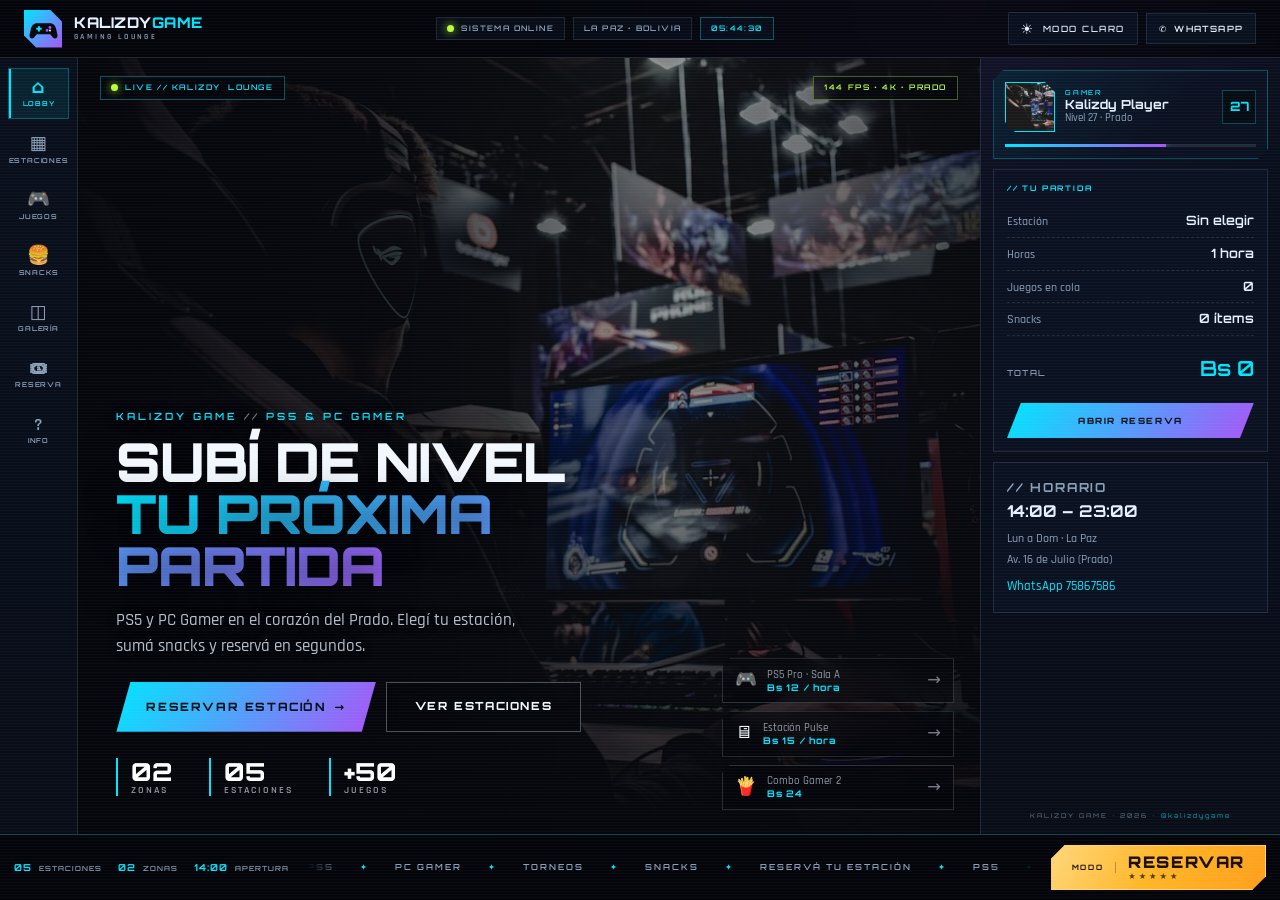
==== commit 0f528a3e: "Add files via upload" ====
--- a/fase-ui-pwa/index.html
+++ b/fase-ui-pwa/index.html
@@ -23,6 +23,7 @@
   <meta name="application-name" content="Kalizdy Game">
 
   <link rel="manifest" href="manifest.json">
+  <link rel="preload" as="image" href="hero.webp" fetchpriority="high">
   <link rel="icon" type="image/png" sizes="192x192" href="icons/icon-192.png">
   <link rel="apple-touch-icon" href="icons/icon-192.png">
 
@@ -31,9 +32,9 @@
   <link href="https://fonts.googleapis.com/css2?family=Orbitron:wght@500;600;700;800;900&family=Rajdhani:wght@400;500;600;700&display=swap" rel="stylesheet">
 
   <!-- Estructura: index.html + styles.css + script.js -->
-  <link rel="stylesheet" href="styles.css?v=20261127">
+  <link rel="stylesheet" href="styles.css?v=20261132">
   <!-- Capa PWA: instalación, actualizaciones y estado de conexión -->
-  <link rel="stylesheet" href="pwa.css?v=20261127">
+  <link rel="stylesheet" href="pwa.css?v=20261132">
 </head>
 <body>
 
@@ -41,6 +42,10 @@
 
     <!-- ================= TOP BAR ================= -->
     <header class="lobby-top">
+      <button type="button" class="lobby-burger" id="menuToggle" aria-label="Abrir menú" aria-expanded="false" aria-controls="lobbyRail">
+        <span aria-hidden="true">☰</span>
+      </button>
+
       <a class="brand lobby-brand" href="#" id="brandHome" aria-label="KalizdyGame Gaming Lounge — Ir al lobby">
         <span class="brand__mark" aria-hidden="true">
           <svg viewBox="0 0 48 48" width="48" height="48" role="img">
@@ -78,7 +83,12 @@
     </header>
 
     <!-- ================= RAIL IZQUIERDO ================= -->
-    <nav class="lobby-rail" aria-label="Menú principal del lobby">
+    <nav class="lobby-rail" id="lobbyRail" aria-label="Menú principal del lobby">
+      <div class="rail-head">
+        <span class="rail-head__title">Menú</span>
+        <button type="button" class="rail-close" id="railClose" aria-label="Cerrar menú">×</button>
+      </div>
+
       <button type="button" class="rail-btn is-active" data-panel="inicio" aria-pressed="true">
         <span class="rail-btn__icon" aria-hidden="true">⌂</span>
         <span class="rail-btn__label">Lobby</span>
@@ -117,10 +127,12 @@
       </button>
     </nav>
 
+    <div class="rail-backdrop" id="railBackdrop" aria-hidden="true"></div>
+
     <!-- ================= ESCENARIO CENTRAL ================= -->
     <main class="lobby-stage" id="inicio">
       <div class="stage-bg" aria-hidden="true">
-        <img src="hero.jpg" alt="">
+        <img src="hero.webp" alt="" width="1400" height="933" fetchpriority="high" decoding="async">
         <span class="stage-bg__grid"></span>
       </div>
 
@@ -186,7 +198,7 @@
     <aside class="lobby-side" aria-label="Tu partida y datos del local">
       <section class="side-player">
         <div class="side-player__ava">
-          <img src="hero.jpg" alt="">
+          <img src="hero.webp" alt="">
         </div>
         <div class="side-player__meta">
           <small>GAMER</small>
@@ -194,7 +206,7 @@
           <span>Nivel 27 · Prado</span>
         </div>
         <span class="side-player__lvl" aria-hidden="true">27</span>
-        <div class="side-player__xp" aria-hidden="true"><span style="width: 64%"></span></div>
+        <div class="side-player__xp" aria-hidden="true"><span class="side-player__xp-fill"></span></div>
       </section>
 
       <section class="side-block">
@@ -265,7 +277,7 @@
       </header>
 
       <div class="panel__body">
-        <div id="consolas">
+        <div id="consolas" class="equipos-panel">
           <div class="panel-toolbar">
             <div class="console-tabs" role="group" aria-label="Filtrar por tipo de consola">
               <button type="button" class="btn-console is-active" data-cat="all" aria-pressed="true">Todo</button>
@@ -286,7 +298,7 @@
 
             <article class="equipo-card" data-cat="ps5">
               <div class="equipo-card__media">
-                <img src="ps5.jpg" alt="Jugadores con controles de PS5 frente a la pantalla" loading="lazy" decoding="async" width="480" height="270">
+                <img src="ps5.webp" alt="Jugadores con controles de PS5 frente a la pantalla" loading="lazy" decoding="async" width="480" height="270">
                 <span class="equipo-card__tag tag--ps5">PS5</span>
                 <span class="equipo-card__lvl">LVL 01</span>
               </div>
@@ -314,7 +326,7 @@
 
             <article class="equipo-card" data-cat="ps5">
               <div class="equipo-card__media">
-                <img src="ps5-setup.jpg" alt="Consola PS5 y monitor con Warzone" loading="lazy" decoding="async" width="480" height="270">
+                <img src="ps5-setup.webp" alt="Consola PS5 y monitor con Warzone" loading="lazy" decoding="async" width="480" height="270">
                 <span class="equipo-card__tag tag--ps5">PS5</span>
                 <span class="equipo-card__lvl">LVL 02</span>
               </div>
@@ -342,7 +354,7 @@
 
             <article class="equipo-card" data-cat="pc">
               <div class="equipo-card__media">
-                <img src="pc.jpg" alt="Setup de PC Gamer con dos monitores y RGB" loading="lazy" decoding="async" width="480" height="270">
+                <img src="pc.webp" alt="Setup de PC Gamer con dos monitores y RGB" loading="lazy" decoding="async" width="480" height="270">
                 <span class="equipo-card__tag tag--pc">PC Gamer</span>
                 <span class="equipo-card__lvl">LVL 03</span>
               </div>
@@ -370,7 +382,7 @@
 
             <article class="equipo-card" data-cat="pc">
               <div class="equipo-card__media">
-                <img src="torneos.jpg" alt="Jugadores compitiendo en PCs en red" loading="lazy" decoding="async" width="480" height="270">
+                <img src="torneos.webp" alt="Jugadores compitiendo en PCs en red" loading="lazy" decoding="async" width="480" height="270">
                 <span class="equipo-card__tag tag--pc">PC Gamer</span>
                 <span class="equipo-card__lvl">LVL 04</span>
               </div>
@@ -398,7 +410,7 @@
 
             <article class="equipo-card" data-cat="pc">
               <div class="equipo-card__media">
-                <img src="hero.jpg" alt="Gamer con headset en una PC de alto rendimiento" loading="lazy" decoding="async" width="480" height="270">
+                <img src="hero.webp" alt="Gamer con headset en una PC de alto rendimiento" loading="lazy" decoding="async" width="480" height="270">
                 <span class="equipo-card__tag tag--pc">PC Gamer</span>
                 <span class="equipo-card__lvl">LVL 05</span>
               </div>
@@ -449,7 +461,7 @@
         <div class="juegos-layout">
           <div class="juegos-main">
             <div class="panel-toolbar juegos-toolbar">
-              <div class="console-tabs" id="filtrosJuegos" role="group" aria-label="Filtrar catálogo por plataforma">
+              <div class="console-tabs juegos-filtros" id="filtrosJuegos" role="group" aria-label="Filtrar catálogo por plataforma">
                 <button type="button" class="btn-console is-active" data-cat="all" aria-pressed="true">Todo</button>
                 <button type="button" class="btn-console" data-cat="ps5" aria-pressed="false">PS5</button>
                 <button type="button" class="btn-console" data-cat="pc" aria-pressed="false">PC Gamer</button>
@@ -617,7 +629,7 @@
         </div>
         <div class="panel__head-actions">
           <div class="carrusel__meta" aria-live="polite">
-            <span id="slideActual">01</span> <i>/</i> <span id="slideTotal">05</span>
+            <span id="slideActual" class="carrusel__meta-value">01</span> <i>/</i> <span id="slideTotal">05</span>
           </div>
           <button type="button" class="panel__close" data-close-panel aria-label="Cerrar panel">×</button>
         </div>
@@ -628,7 +640,7 @@
           <div class="carrusel__viewport">
 
             <article class="slide is-active">
-              <img src="ps5.jpg" alt="Zona PS5 con dos jugadores y controles DualSense" loading="lazy" decoding="async" width="1200" height="675">
+              <img src="ps5.webp" alt="Zona PS5 con dos jugadores y controles DualSense" loading="lazy" decoding="async" width="1200" height="675">
               <span class="slide__scan"></span>
               <div class="slide__caption">
                 <span class="slide__index">01</span>
@@ -638,7 +650,7 @@
             </article>
 
             <article class="slide">
-              <img src="ps5-setup.jpg" alt="Consola PS5 con monitor y Warzone" loading="lazy" decoding="async" width="1200" height="675">
+              <img src="ps5-setup.webp" alt="Consola PS5 con monitor y Warzone" loading="lazy" decoding="async" width="1200" height="675">
               <span class="slide__scan"></span>
               <div class="slide__caption">
                 <span class="slide__index">02</span>
@@ -648,7 +660,7 @@
             </article>
 
             <article class="slide">
-              <img src="pc.jpg" alt="Setup de PC Gamer con dos monitores y luces RGB" loading="lazy" decoding="async" width="1200" height="675">
+              <img src="pc.webp" alt="Setup de PC Gamer con dos monitores y luces RGB" loading="lazy" decoding="async" width="1200" height="675">
               <span class="slide__scan"></span>
               <div class="slide__caption">
                 <span class="slide__index">03</span>
@@ -658,7 +670,7 @@
             </article>
 
             <article class="slide">
-              <img src="torneos.jpg" alt="Jugadores compitiendo en una LAN" loading="lazy" decoding="async" width="1200" height="675">
+              <img src="torneos.webp" alt="Jugadores compitiendo en una LAN" loading="lazy" decoding="async" width="1200" height="675">
               <span class="slide__scan"></span>
               <div class="slide__caption">
                 <span class="slide__index">04</span>
@@ -668,7 +680,7 @@
             </article>
 
             <article class="slide">
-              <img src="snacks.jpg" alt="Hamburguesas y refrescos del snack bar" loading="lazy" decoding="async" width="1200" height="675">
+              <img src="snacks.webp" alt="Hamburguesas y refrescos del snack bar" loading="lazy" decoding="async" width="1200" height="675">
               <span class="slide__scan"></span>
               <div class="slide__caption">
                 <span class="slide__index">05</span>
@@ -709,18 +721,28 @@
             <p class="eyebrow">// Check-in</p>
             <p class="reserva__lead">
               Elegí consola, fecha y hora. Te confirmamos la reserva al instante
-              y te esperamos con el setup listo.
+              y pagás directamente cuando llegás al local.
             </p>
 
             <ul class="reserva__list">
               <li><span aria-hidden="true">▸</span> Confirmación inmediata</li>
               <li><span aria-hidden="true">▸</span> Cambios gratis hasta 2 horas antes</li>
+              <li><span aria-hidden="true">▸</span> Pago en el local: efectivo, tarjeta o QR</li>
               <li><span aria-hidden="true">▸</span> Snacks y bebidas en el local</li>
             </ul>
 
             <div class="reserva__hours">
               <span>Horario</span>
               <strong>Lun a Dom · 14:00 – 23:00</strong>
+            </div>
+
+            <div class="reserva__pago">
+              <span class="reserva__pago-icon" aria-hidden="true">💵</span>
+              <span class="reserva__pago-text">
+                <small>Forma de pago</small>
+                <strong>En el local · efectivo, tarjeta o QR</strong>
+                <span>No se cobra online.</span>
+              </span>
             </div>
 
             <a class="btn btn--ghost reserva__wa" href="https://wa.me/59175867586" target="_blank" rel="noopener">
@@ -819,14 +841,15 @@
                 <li><span>Fecha</span><strong id="resumenFecha">—</strong></li>
                 <li><span>Hora</span><strong id="resumenHora">—</strong></li>
                 <li><span>Personas</span><strong id="resumenPersonas">—</strong></li>
-                <li><span>Horas</span><strong id="resumenHoras">—</strong></li>
+                <li><span>Horas</span><strong id="resumenHoras">-</strong></li>
+                <li><span>Pago</span><strong>En el local</strong></li>
                 <li><span>Precio / hora</span><strong id="resumenPrecio">Bs 0</strong></li>
                 <li><span>Subtotal estación</span><strong id="resumenSubtotalEstacion">Bs 0</strong></li>
               </ul>
 
               <div class="pedido__snacks">
                 <p class="pedido__subtitle">Snacks</p>
-                <ul id="resumenSnacksLista">
+                <ul id="resumenSnacksLista" class="resumen-snacks">
                   <li class="pedido__empty">Sin snacks seleccionados.</li>
                 </ul>
                 <div class="pedido__line">
@@ -953,6 +976,16 @@
                   <p>Cada estación admite hasta 6 personas. Las salas PS5 incluyen dos controles DualSense.</p>
                 </div>
               </div>
+
+              <div class="faq-item">
+                <button type="button" class="faq-q" aria-expanded="false">
+                  ¿Cómo se paga la reserva?
+                  <span class="faq-q__sign" aria-hidden="true">+</span>
+                </button>
+                <div class="faq-a">
+                  <p>No se cobra online. El pago se realiza en el local en efectivo, tarjeta o QR al llegar.</p>
+                </div>
+              </div>
             </div>
           </div>
 
@@ -962,7 +995,7 @@
             <ol class="info-steps">
               <li><b>01</b><span>Elegí estación y horas en la calculadora.</span></li>
               <li><b>02</b><span>Sumá combos y snacks a tu pedido.</span></li>
-              <li><b>03</b><span>Confirmá y enviá la reserva por WhatsApp.</span></li>
+              <li><b>03</b><span>Enviá la reserva y pagá en el local.</span></li>
             </ol>
 
             <button type="button" class="btn btn--block" data-open-panel="reserva">Ir a reservar</button>
@@ -982,7 +1015,7 @@
       <div class="modal__vista" id="modalConfirmacion">
         <p class="eyebrow">// Confirmación</p>
         <h3 id="modalTitulo">Revisá tu reserva</h3>
-        <p class="modal__lead">Verificá el detalle antes de enviarla.</p>
+        <p class="modal__lead">Verificá el detalle antes de enviarla. El pago se realiza en el local.</p>
 
         <div class="modal__timer" id="modalTimerBox">
           <span>Tiempo restante</span>
@@ -996,6 +1029,7 @@
           <li><span>Hora</span><strong id="modalHora">—</strong></li>
           <li><span>Personas</span><strong id="modalPersonas">—</strong></li>
           <li><span>Horas</span><strong id="modalHoras">—</strong></li>
+          <li><span>Pago</span><strong>En el local</strong></li>
           <li><span>Precio / hora</span><strong id="modalPrecio">—</strong></li>
           <li><span>Subtotal estación</span><strong id="modalSubtotal">—</strong></li>
           <li><span>Total snacks</span><strong id="modalTotalSnacks">—</strong></li>
@@ -1004,7 +1038,7 @@
         <ul class="modal__snacks" id="modalSnacksLista"></ul>
 
         <div class="modal__total">
-          <span>Total</span>
+          <span>Total a pagar en el local</span>
           <strong id="modalTotal">—</strong>
         </div>
 
@@ -1039,6 +1073,7 @@
           <li><span>Personas</span><strong id="envioPersonas">—</strong></li>
           <li><span>Horas</span><strong id="envioHoras">—</strong></li>
           <li><span>Snacks</span><strong id="envioSnacks">—</strong></li>
+          <li><span>Pago</span><strong>En el local</strong></li>
           <li class="modal__list-total"><span>Total</span><strong id="envioTotal">—</strong></li>
         </ul>
 
@@ -1049,7 +1084,7 @@
 
         <p class="modal__nota">
           Simulación local: la reserva se muestra como enviada, pero no se envió
-          a ningún servidor ni se realizó un cobro real.
+          a ningún servidor. El pago se realiza en el local en efectivo, tarjeta o QR.
         </p>
       </section>
     </div>
@@ -1079,10 +1114,11 @@
   <div class="toast" id="toast" role="status" aria-live="polite"></div>
 
   <script src="vendor/jquery-3.7.1.min.js"></script>
-  <script src="script.js?v=20261127"></script>
+  <script src="vendor/dompurify.min.js"></script>
+  <script src="script.js?v=20261132"></script>
   <!-- Hidratación de estado: tema, snacks, cola y borrador de reserva -->
-  <script src="hidratacion.js?v=20261127"></script>
+  <script src="hidratacion.js?v=20261132"></script>
   <!-- Capa PWA: service worker, instalación y atajos -->
-  <script src="pwa.js?v=20261127"></script>
+  <script src="pwa.js?v=20261132"></script>
 </body>
 </html>
--- a/fase-ui-pwa/styles.css
+++ b/fase-ui-pwa/styles.css
@@ -633,9 +633,9 @@
 }
 
 /* ---------- Indicador de zona ---------- */
-#consolas { --zone-accent: var(--accent); }
-#consolas.zona-ps5 { --zone-accent: #4f8cff; }
-#consolas.zona-pc { --zone-accent: var(--accent); }
+.equipos-panel { --zone-accent: var(--accent); }
+.equipos-panel.zona-ps5 { --zone-accent: #4f8cff; }
+.equipos-panel.zona-pc { --zone-accent: var(--accent); }
 
 .zona-badge {
   display: flex;
@@ -1080,10 +1080,10 @@
   font-weight: 600;
 }
 
-.pedido-lateral__empty {
-  color: var(--muted) !important;
+.pedido-lateral__list .pedido-lateral__empty {
+  color: var(--muted);
   font-size: 0.8rem;
-  border-bottom: 0 !important;
+  border-bottom: 0;
 }
 
 .pedido-lateral__total {
@@ -1241,7 +1241,7 @@
   color: var(--muted);
 }
 
-.carrusel__meta #slideActual { color: var(--accent); }
+.carrusel__meta-value { color: var(--accent); }
 .carrusel__meta i { font-style: normal; font-size: 0.9rem; opacity: 0.6; }
 
 .carrusel {
@@ -1521,6 +1521,47 @@
   font-weight: 600;
 }
 
+.reserva__pago {
+  display: flex;
+  align-items: flex-start;
+  gap: 10px;
+  margin-top: 12px;
+  padding: 11px 14px;
+  border: 1px solid var(--border-soft);
+  border-left: 2px solid var(--lime);
+  background: var(--surface-2);
+}
+
+.reserva__pago-icon {
+  flex: 0 0 auto;
+  font-size: 1.1rem;
+  line-height: 1.2;
+}
+
+.reserva__pago-text {
+  display: flex;
+  flex-direction: column;
+  gap: 1px;
+}
+
+.reserva__pago-text small {
+  font-family: var(--font-title);
+  font-size: 0.48rem;
+  letter-spacing: 2px;
+  text-transform: uppercase;
+  color: var(--lime);
+}
+
+.reserva__pago-text strong {
+  font-size: 0.86rem;
+  font-weight: 600;
+}
+
+.reserva__pago-text span {
+  color: var(--muted);
+  font-size: 0.7rem;
+}
+
 .reserva__wa {
   display: inline-flex;
   margin-top: 14px;
@@ -1594,7 +1635,7 @@
   color: var(--muted);
 }
 
-#resumenSnacksLista {
+.resumen-snacks {
   display: grid;
   gap: 5px;
   margin: 0 0 8px;
@@ -1602,15 +1643,15 @@
   list-style: none;
 }
 
-#resumenSnacksLista li {
+.resumen-snacks li {
   display: flex;
   justify-content: space-between;
   gap: 12px;
   font-size: 0.82rem;
 }
 
-#resumenSnacksLista li span { color: var(--muted); }
-#resumenSnacksLista li b { color: var(--accent); font-weight: 600; }
+.resumen-snacks li span { color: var(--muted); }
+.resumen-snacks li b { color: var(--accent); font-weight: 600; }
 
 .pedido__empty {
   color: var(--muted);
@@ -1892,8 +1933,8 @@
 
 .site-footer a:hover { border-bottom-color: var(--accent); }
 
-.site-footer__small {
-  margin-top: 10px !important;
+.site-footer .site-footer__small {
+  margin-top: 10px;
   font-size: 0.58rem;
   font-family: var(--font-title);
   letter-spacing: 1.4px;
@@ -2102,7 +2143,7 @@
 
 /* ---------- Reserva simulada enviada ---------- */
 .modal__vista[hidden] {
-  display: none !important;
+  display: none;
 }
 
 .modal__enviado {
@@ -2173,12 +2214,12 @@
   text-align: left;
 }
 
-.modal__list-total {
+.modal__list li.modal__list-total {
   margin-top: 4px;
   border-top: 1px solid var(--border);
-  border-bottom: 0 !important;
-  font-family: var(--font-title);
-  font-size: 0.66rem !important;
+  border-bottom: 0;
+  font-family: var(--font-title);
+  font-size: 0.66rem;
   letter-spacing: 0.8px;
   text-transform: uppercase;
 }
@@ -2464,6 +2505,70 @@
   color: var(--lime);
 }
 
+/* ---------- Menú móvil ---------- */
+.lobby-burger {
+  display: none;
+  align-items: center;
+  justify-content: center;
+  flex: 0 0 auto;
+  width: 34px;
+  height: 34px;
+  padding: 0;
+  border: 1px solid var(--border-soft);
+  background: var(--surface);
+  color: var(--accent);
+  font-size: 1.1rem;
+  line-height: 1;
+  cursor: pointer;
+  transition: color 0.2s ease, border-color 0.2s ease;
+}
+
+.lobby-burger:hover {
+  border-color: var(--accent);
+  color: var(--accent);
+}
+
+.lobby-burger:focus-visible {
+  outline: 2px solid var(--accent);
+  outline-offset: 2px;
+}
+
+.rail-head {
+  display: none;
+}
+
+.rail-close {
+  display: inline-grid;
+  place-items: center;
+  width: 34px;
+  height: 34px;
+  padding: 0;
+  border: 1px solid var(--border-soft);
+  background: transparent;
+  color: var(--muted);
+  font-size: 1.15rem;
+  line-height: 1;
+  cursor: pointer;
+}
+
+.rail-close:hover {
+  color: var(--accent);
+  border-color: var(--border);
+}
+
+.rail-backdrop {
+  display: none;
+  position: fixed;
+  inset: 0;
+  z-index: 115;
+  background: rgba(2, 4, 10, 0.72);
+  backdrop-filter: blur(4px);
+}
+
+body.menu-open {
+  overflow: hidden;
+}
+
 /* ---------- Rail izquierdo ---------- */
 .lobby-rail {
   grid-area: rail;
@@ -2879,6 +2984,10 @@
   box-shadow: 0 0 8px var(--accent);
 }
 
+.side-player__xp-fill {
+  width: 64%;
+}
+
 .side-block {
   padding: 13px;
   border: 1px solid var(--border-soft);
@@ -2927,15 +3036,15 @@
   text-overflow: ellipsis;
 }
 
-.side-order__total {
+.side-order li.side-order__total {
   margin-top: 6px;
-  padding-top: 10px !important;
-  border-bottom: 0 !important;
-  font-family: var(--font-title);
-}
-
-.side-order__total span {
-  font-size: 0.52rem !important;
+  padding-top: 10px;
+  border-bottom: 0;
+  font-family: var(--font-title);
+}
+
+.side-order li.side-order__total span {
+  font-size: 0.52rem;
   letter-spacing: 1.2px;
   text-transform: uppercase;
 }
@@ -3375,7 +3484,7 @@
   align-items: start;
 }
 
-#filtrosJuegos { --zone-accent: var(--accent); }
+.juegos-filtros { --zone-accent: var(--accent); }
 
 .juegos-main { min-width: 0; }
 
@@ -3810,7 +3919,7 @@
   padding-top: 8px;
 }
 
-.panel--reserva #resumenSnacksLista {
+.panel--reserva .resumen-snacks {
   gap: 3px;
 }
 
@@ -4138,13 +4247,13 @@
     font-size: 0.7rem;
   }
 
-  .lobby-side .side-order__total {
+  .lobby-side .side-order li.side-order__total {
     margin-top: 2px;
-    padding-top: 5px !important;
-  }
-
-  .lobby-side .side-order__total span {
-    font-size: 0.44rem !important;
+    padding-top: 5px;
+  }
+
+  .lobby-side .side-order li.side-order__total span {
+    font-size: 0.44rem;
   }
 
   .lobby-side .side-order__total strong {
@@ -4177,10 +4286,10 @@
 @media (max-width: 760px) {
   .lobby {
     grid-template-areas:
-      "top top"
-      "rail stage"
-      "bottom bottom";
-    grid-template-columns: 58px minmax(0, 1fr);
+      "top"
+      "stage"
+      "bottom";
+    grid-template-columns: minmax(0, 1fr);
     grid-template-rows: 52px minmax(0, 1fr) 60px;
   }
 
@@ -4189,6 +4298,14 @@
     gap: 8px;
   }
 
+  .lobby-burger {
+    display: inline-flex;
+  }
+
+  .lobby-brand {
+    margin-right: auto;
+  }
+
   .lobby-brand .brand__mark {
     width: 34px;
     height: 34px;
@@ -4228,39 +4345,82 @@
   }
 
   .lobby-rail {
+    position: fixed;
+    top: 0;
+    left: 0;
+    bottom: 0;
+    z-index: 120;
+    width: min(292px, 84vw);
     flex-direction: column;
     align-items: stretch;
-    gap: 3px;
-    padding: 7px 5px;
-    border-right: 1px solid var(--border-soft);
+    gap: 4px;
+    padding: 14px 12px;
+    border-right: 1px solid var(--border);
     border-top: 0;
+    background: linear-gradient(180deg, var(--panel), var(--bg-2));
+    box-shadow: 26px 0 70px rgba(0, 0, 0, 0.55);
     overflow-x: hidden;
     overflow-y: auto;
+    visibility: hidden;
+    transform: translateX(-105%);
+    transition: transform 0.25s ease, visibility 0.25s ease;
+  }
+
+  body.menu-open .lobby-rail {
+    visibility: visible;
+    transform: translateX(0);
+  }
+
+  body.menu-open .rail-backdrop {
+    display: block;
+  }
+
+  .rail-head {
+    display: flex;
+    align-items: center;
+    justify-content: space-between;
+    gap: 10px;
+    padding: 0 2px 10px;
+    margin-bottom: 6px;
+    border-bottom: 1px solid var(--border-soft);
+  }
+
+  .rail-head__title {
+    font-family: var(--font-title);
+    font-size: 0.62rem;
+    font-weight: 700;
+    letter-spacing: 2px;
+    text-transform: uppercase;
+    color: var(--accent);
   }
 
   .rail-btn {
     flex: 0 0 auto;
-    flex-direction: column;
-    gap: 3px;
+    flex-direction: row;
+    justify-content: flex-start;
+    gap: 12px;
     min-width: 0;
-    padding: 9px 2px;
+    padding: 12px 10px;
     border: 1px solid transparent;
-    font-size: 0.5rem;
-    letter-spacing: 0.2px;
+    font-size: 0.68rem;
+    letter-spacing: 0.8px;
+    text-align: left;
   }
 
   .rail-btn__icon {
-    font-size: 1rem;
+    width: 24px;
+    font-size: 1.1rem;
+    text-align: center;
   }
 
   .rail-btn__label {
-    font-size: 0.5rem;
-    letter-spacing: 0.2px;
+    font-size: 0.68rem;
+    letter-spacing: 0.8px;
   }
 
   .rail-btn__badge {
-    top: 3px;
-    right: 3px;
+    position: static;
+    margin-left: auto;
   }
 
   .lobby-side {
@@ -4469,6 +4629,12 @@
 
   .lobby-top {
     min-height: 46px;
+  }
+}
+
+@media (max-width: 360px) {
+  .lobby-brand .brand__text {
+    display: none;
   }
 }
 
--- a/fase-ui-pwa/pwa.css
+++ b/fase-ui-pwa/pwa.css
@@ -3,8 +3,9 @@
    Estilos de instalación, avisos y estado de conexión
    ========================================================= */
 
-[hidden] {
-  display: none !important;
+.lobby-install[hidden],
+.pwa-banner[hidden] {
+  display: none;
 }
 
 /* ---------- Botón "Instalar app" ---------- */
@@ -54,7 +55,7 @@
 
 /* En modo app no se ofrece instalar */
 html.pwa-standalone .lobby-install {
-  display: none !important;
+  display: none;
 }
 
 /* ---------- Avisos flotantes ---------- */
@@ -229,7 +230,7 @@
   }
 
   /* Si ya hay aviso offline, la actualización sube para no taparlo */
-  #pwaOffline:not([hidden]) ~ #pwaUpdate {
+  .pwa-banner--offline:not([hidden]) ~ .pwa-banner--update {
     bottom: 96px;
   }
 }
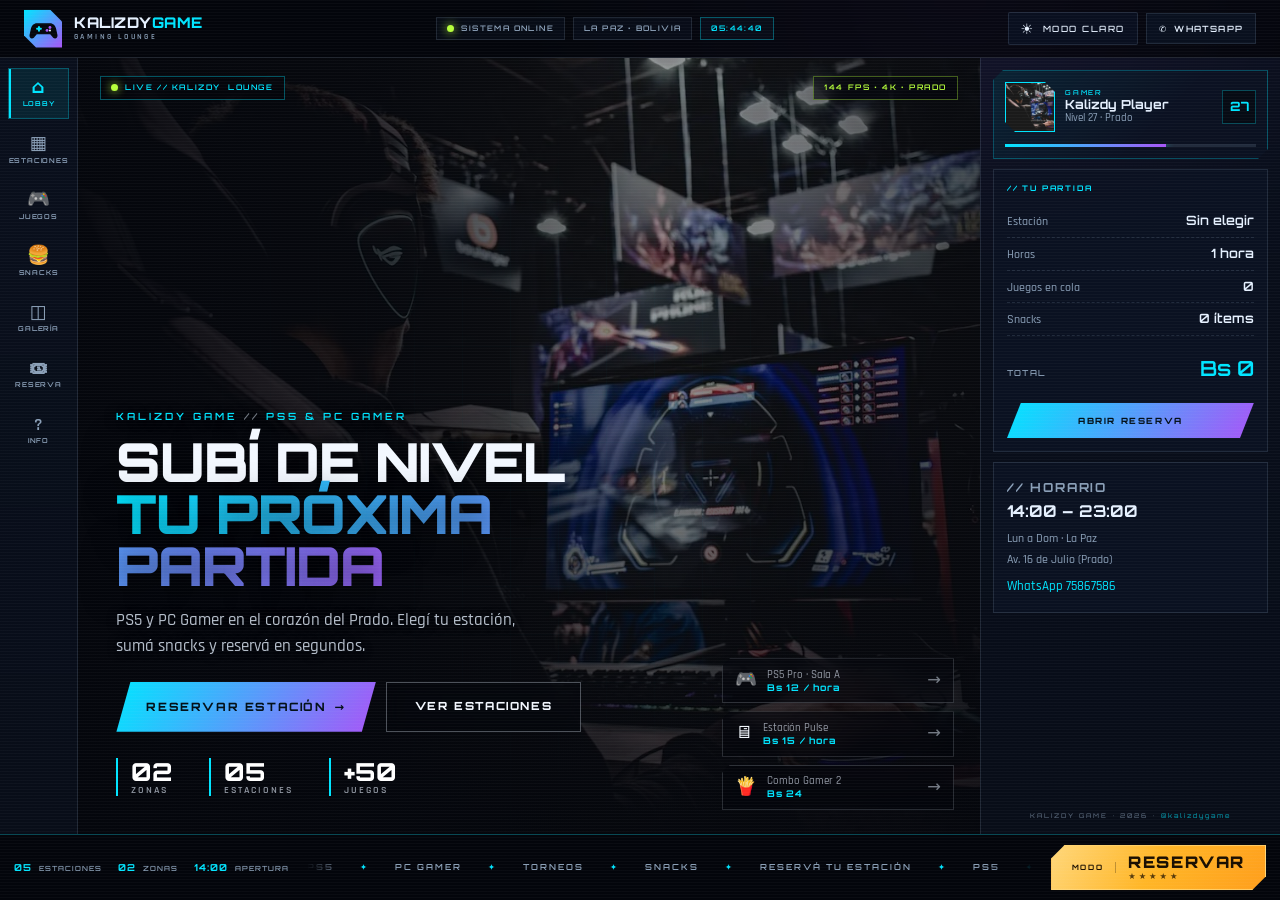
==== commit 0e79e8a3: "Add files via upload" ====
--- a/fase-ui-pwa/index.html
+++ b/fase-ui-pwa/index.html
@@ -32,9 +32,9 @@
   <link href="https://fonts.googleapis.com/css2?family=Orbitron:wght@500;600;700;800;900&family=Rajdhani:wght@400;500;600;700&display=swap" rel="stylesheet">
 
   <!-- Estructura: index.html + styles.css + script.js -->
-  <link rel="stylesheet" href="styles.css?v=20261132">
+  <link rel="stylesheet" href="styles.css?v=20261133">
   <!-- Capa PWA: instalación, actualizaciones y estado de conexión -->
-  <link rel="stylesheet" href="pwa.css?v=20261132">
+  <link rel="stylesheet" href="pwa.css?v=20261133">
 </head>
 <body>
 
@@ -1042,6 +1042,8 @@
           <strong id="modalTotal">—</strong>
         </div>
 
+        <p class="form-error" id="modalEnvioError" role="alert"></p>
+
         <div class="modal__actions">
           <button type="button" class="btn btn--ghost" id="modalCancelar">Cancelar</button>
           <button type="button" class="btn" id="modalConfirmar">Enviar reserva</button>
@@ -1073,6 +1075,7 @@
           <li><span>Personas</span><strong id="envioPersonas">—</strong></li>
           <li><span>Horas</span><strong id="envioHoras">—</strong></li>
           <li><span>Snacks</span><strong id="envioSnacks">—</strong></li>
+          <li><span>Estado</span><strong id="envioEstadoReserva">Pendiente</strong></li>
           <li><span>Pago</span><strong>En el local</strong></li>
           <li class="modal__list-total"><span>Total</span><strong id="envioTotal">—</strong></li>
         </ul>
@@ -1083,8 +1086,8 @@
         </div>
 
         <p class="modal__nota">
-          Simulación local: la reserva se muestra como enviada, pero no se envió
-          a ningún servidor. El pago se realiza en el local en efectivo, tarjeta o QR.
+          Reserva registrada en el sistema. El pago se realiza en el local en
+          efectivo, tarjeta o QR.
         </p>
       </section>
     </div>
@@ -1115,10 +1118,11 @@
 
   <script src="vendor/jquery-3.7.1.min.js"></script>
   <script src="vendor/dompurify.min.js"></script>
-  <script src="script.js?v=20261132"></script>
+  <script src="supabase.js"></script>
+  <script src="script.js?v=20261133"></script>
   <!-- Hidratación de estado: tema, snacks, cola y borrador de reserva -->
-  <script src="hidratacion.js?v=20261132"></script>
+  <script src="hidratacion.js?v=20261133"></script>
   <!-- Capa PWA: service worker, instalación y atajos -->
-  <script src="pwa.js?v=20261132"></script>
+  <script src="pwa.js?v=20261133"></script>
 </body>
 </html>
